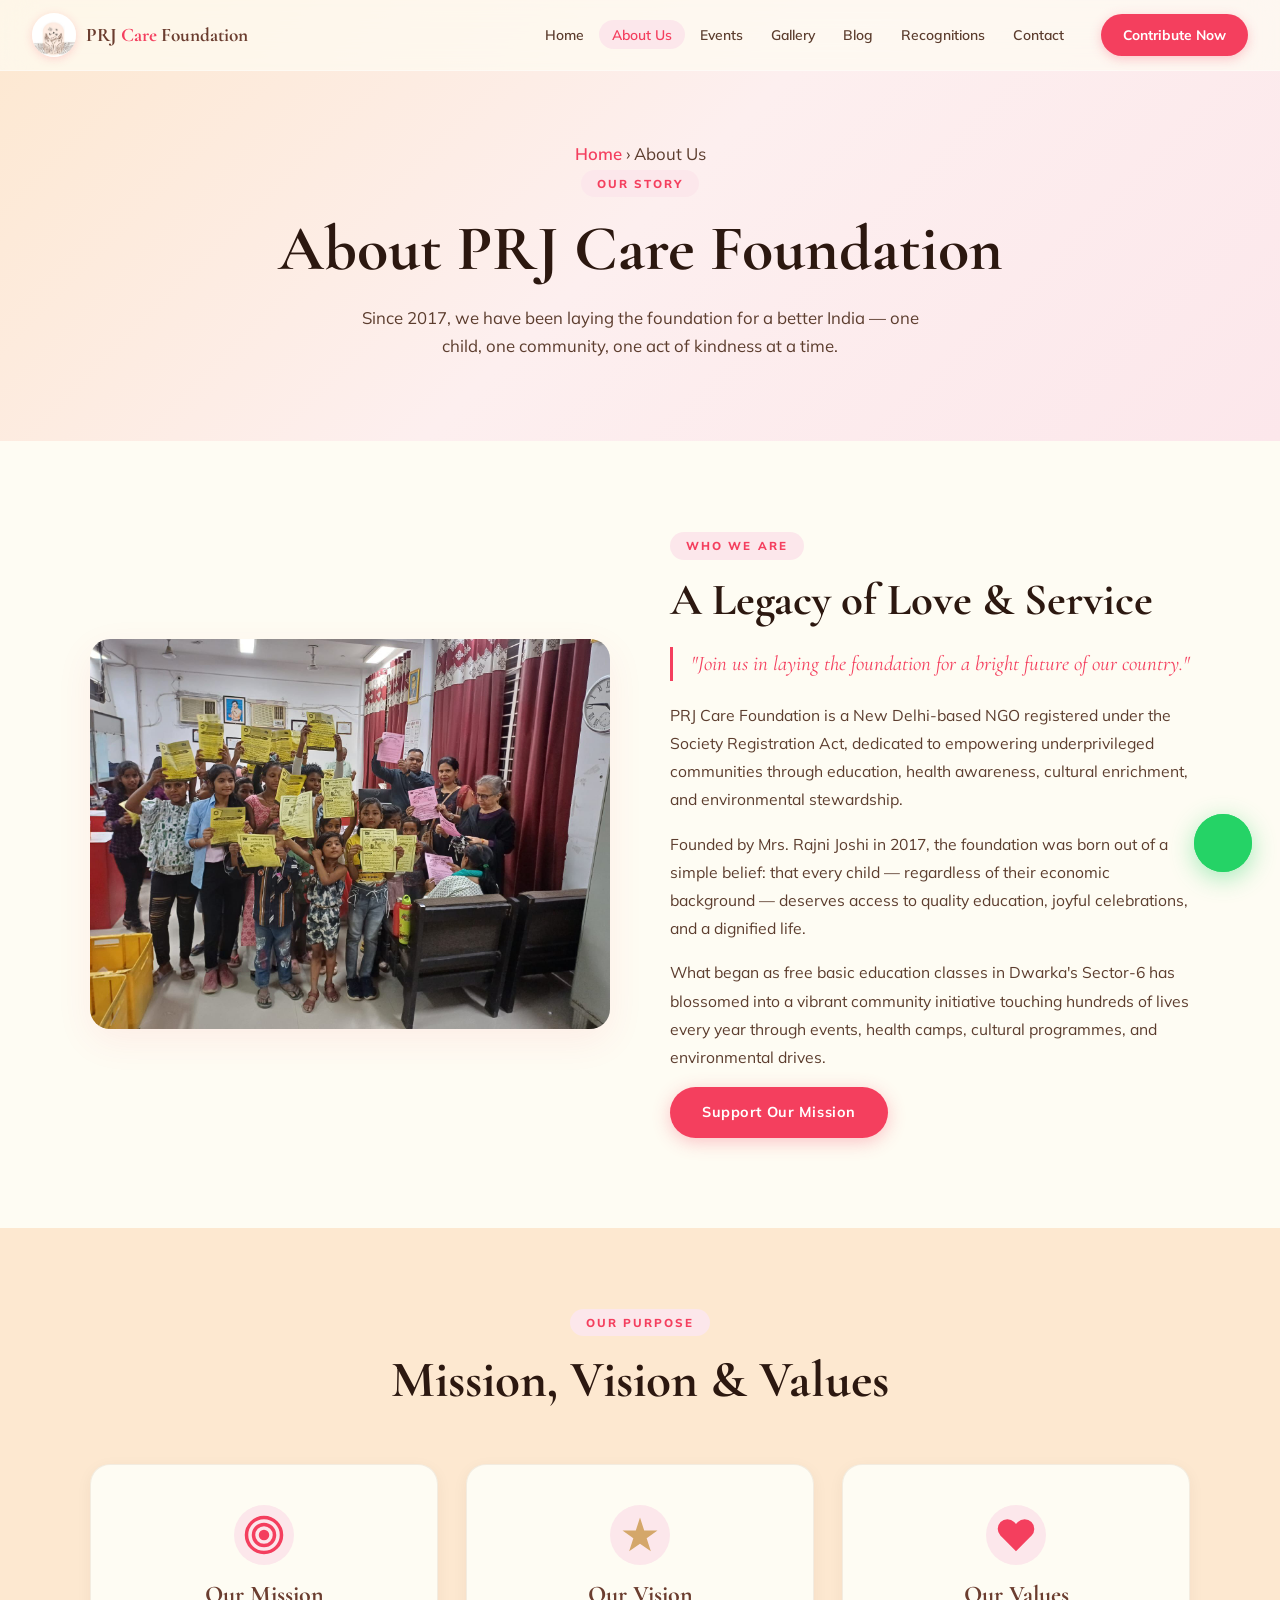
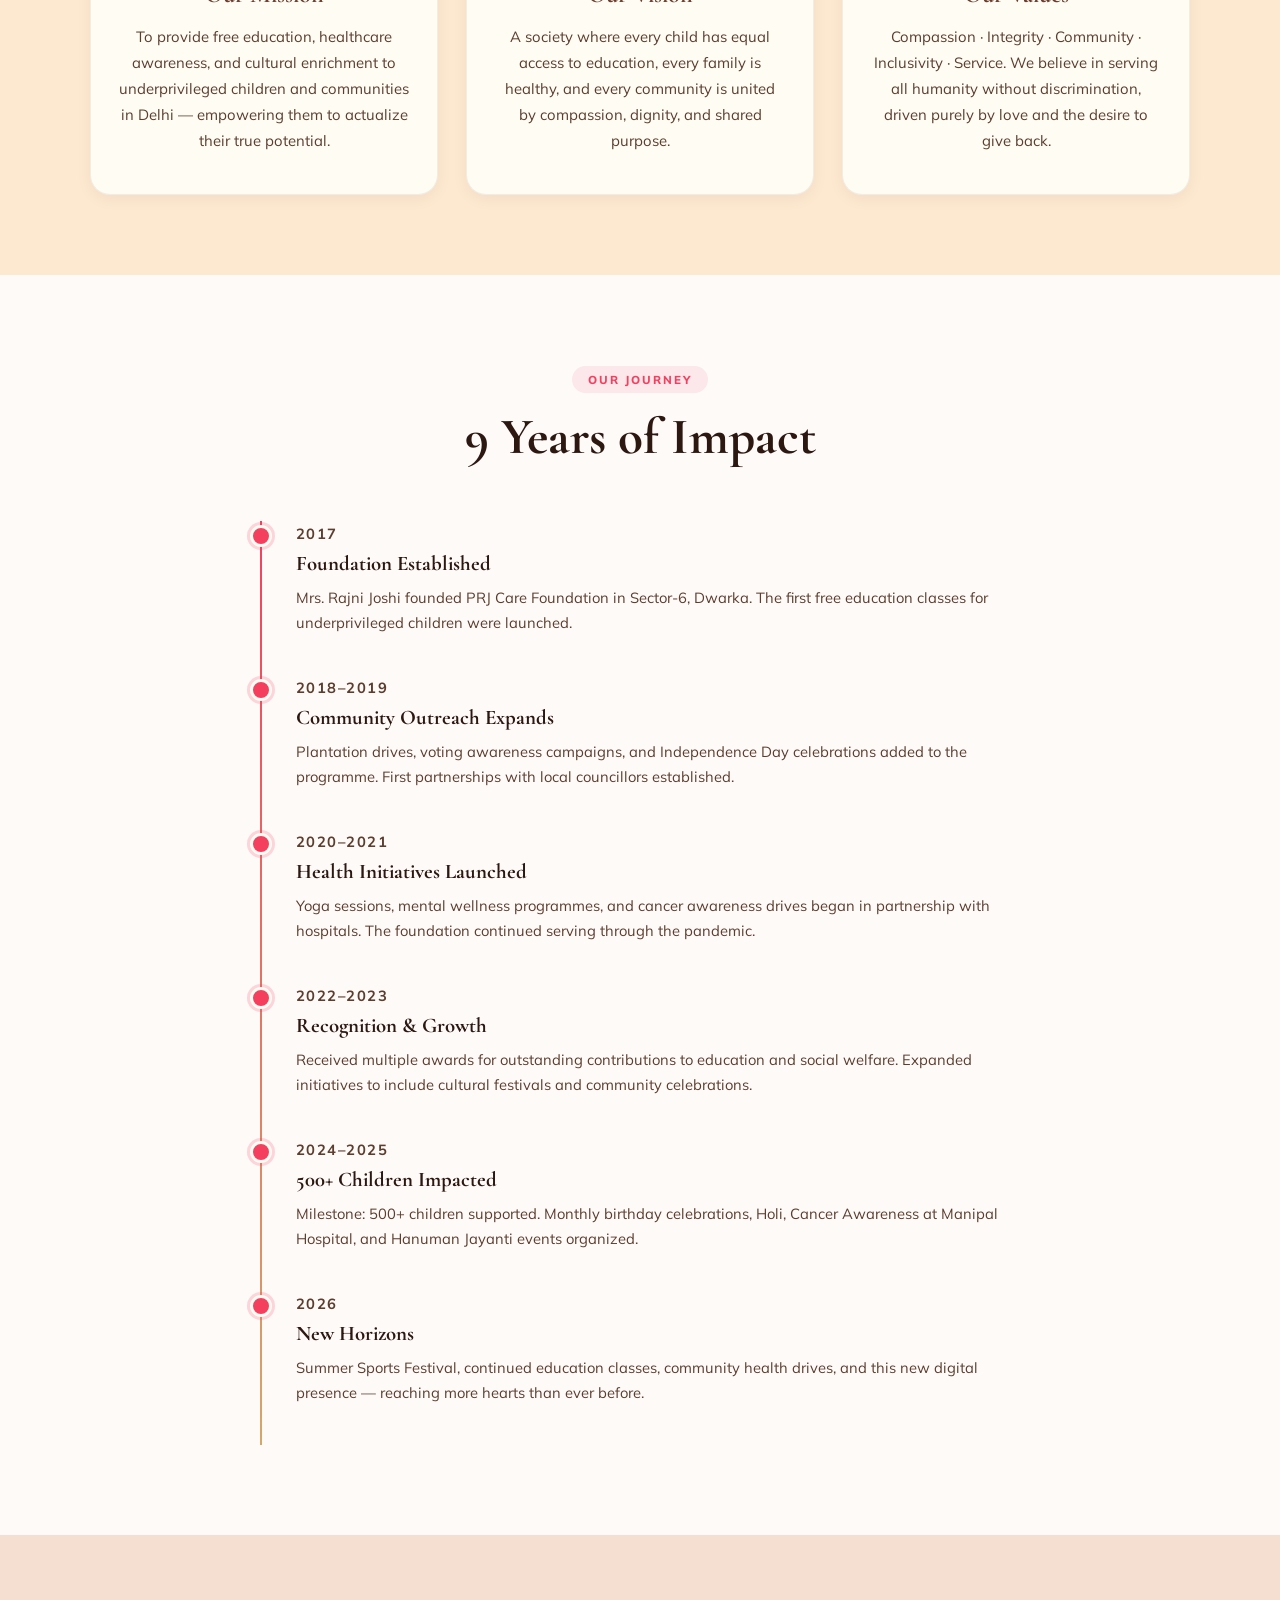
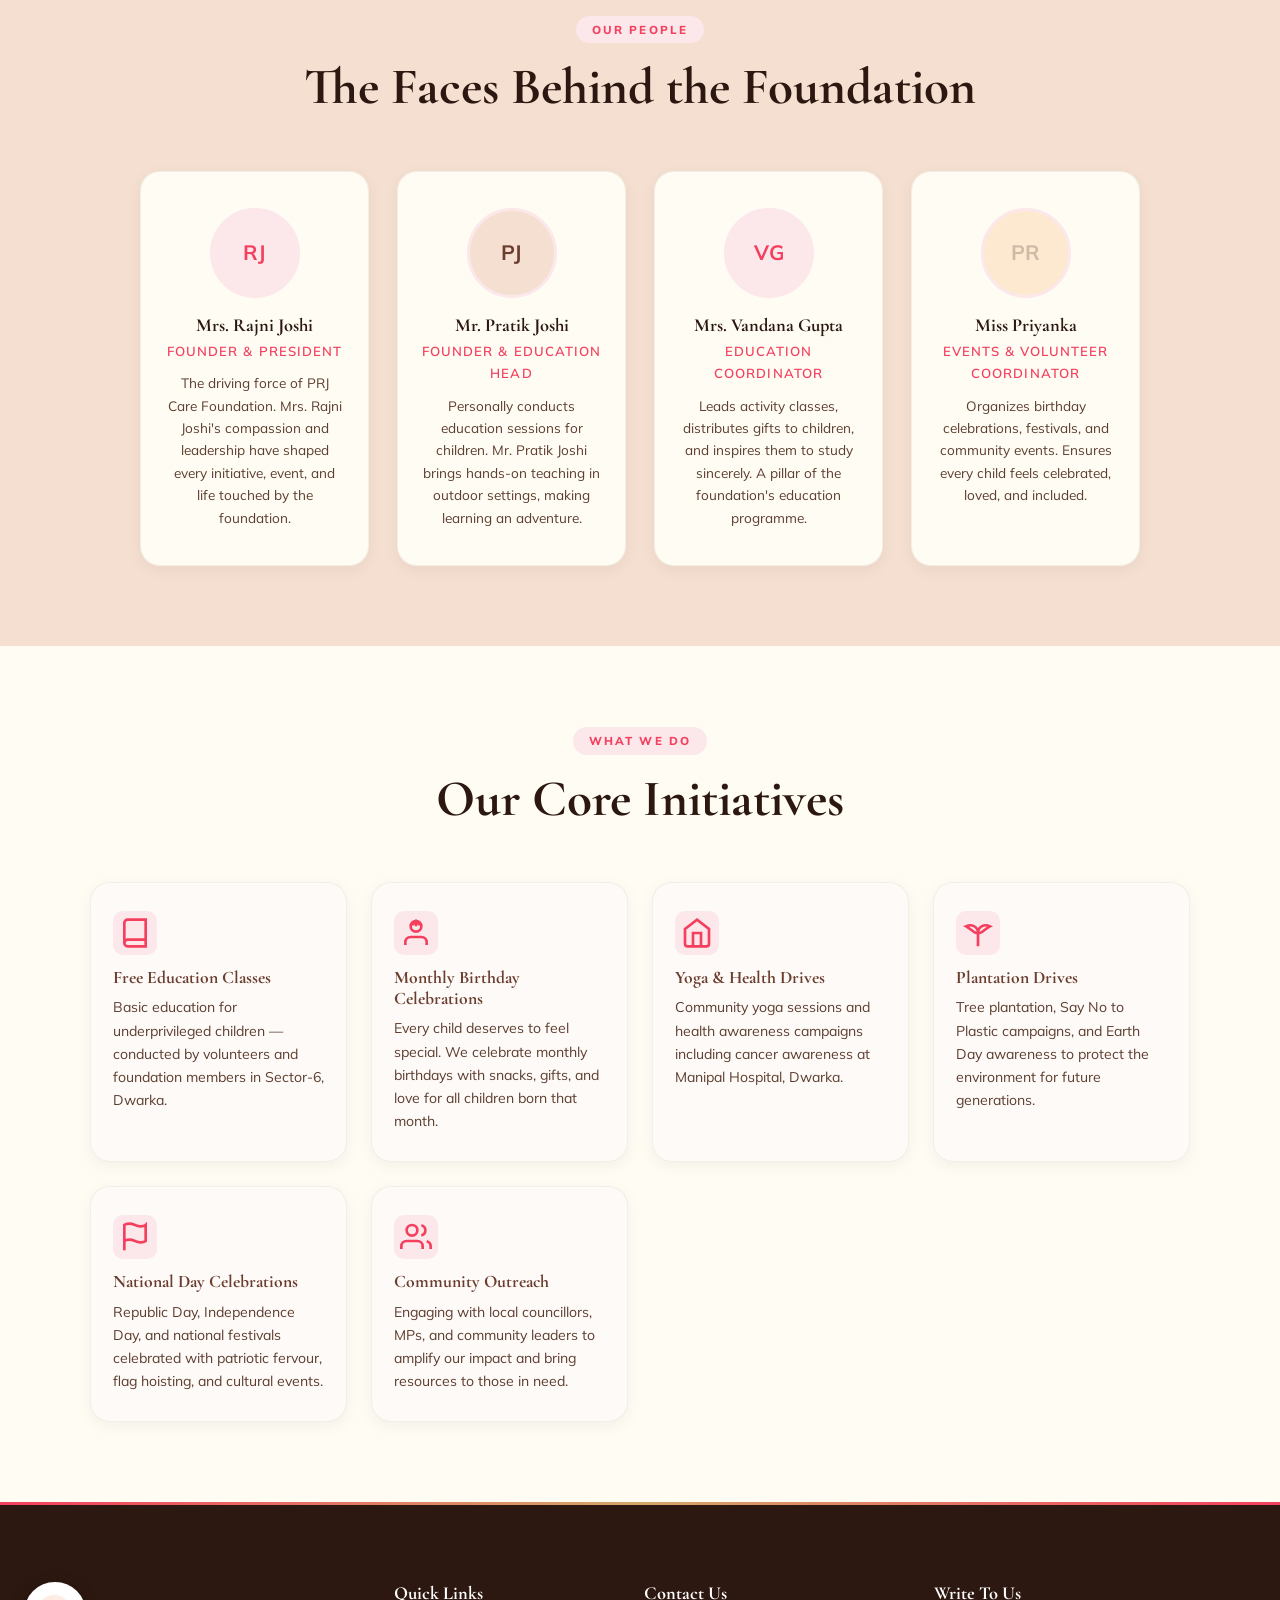
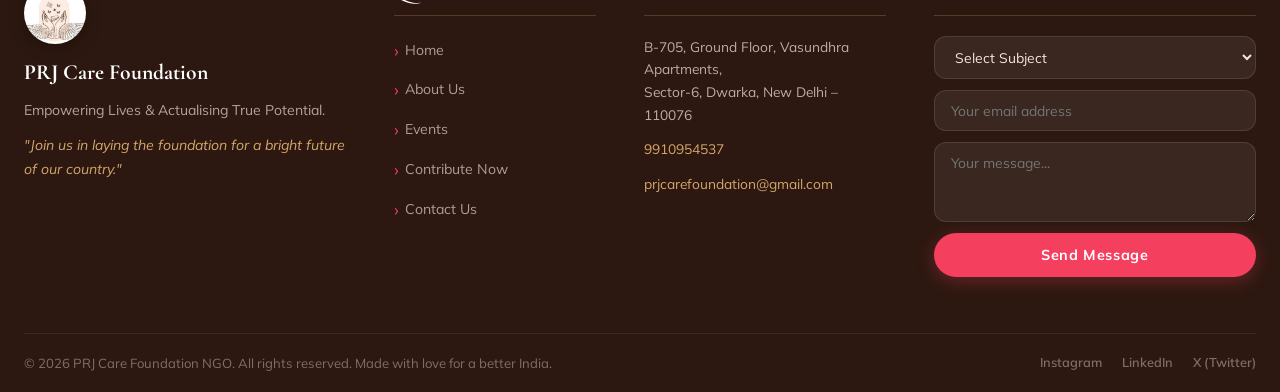
==== about.html @ 0a6e2a7f "🚀 Initial commit: PRJ Care Foundation v2 Website - Premium glassmorphism UI with warm peach/rose the" ====
<!DOCTYPE html>
<html lang="en">
<head>
  <meta charset="UTF-8" />
  <meta name="viewport" content="width=device-width, initial-scale=1.0" />
  <title>About Us | PRJ Care Foundation</title>
  <link rel="icon" href="images/logo/ngoLogo.jpg" type="image/jpeg" />
  <link rel="preconnect" href="https://fonts.googleapis.com" />
  <link rel="preconnect" href="https://fonts.gstatic.com" crossorigin />
  <link href="https://fonts.googleapis.com/css2?family=Cormorant+Garamond:ital,wght@0,300;0,400;0,600;0,700;1,400;1,600&family=Mulish:wght@300;400;500;600;700&family=Playfair+Display:ital,wght@0,400;0,700;1,400&display=swap" rel="stylesheet" />
  <link href="https://unpkg.com/aos@2.3.1/dist/aos.css" rel="stylesheet" />
  <link rel="stylesheet" href="css/main.css" />
  <style>
    .page-hero {
      padding:140px 24px 80px;
      background:linear-gradient(135deg,#fde8d0 0%,#fdefef 50%,#fce7eb 100%);
      text-align:center; position:relative; overflow:hidden;
    }
    .page-hero h1{font-size:clamp(2.6rem,6vw,4rem);font-weight:700;color:var(--text-dark);margin-bottom:16px;}
    .page-hero p{font-size:1.05rem;color:var(--text-mid);max-width:560px;margin:0 auto;}
    .page-breadcrumb{font-size:.82rem;color:var(--text-light);margin-bottom:16px;}
    .page-breadcrumb a{color:var(--rose);font-weight:600;}

    /* ── STORY SECTION ── */
    .story-section { padding:90px 24px; background:var(--cream); }
    .story-inner {
      max-width:1100px; margin:0 auto;
      display:grid; grid-template-columns:1fr 1fr; gap:60px; align-items:center;
    }
    .story-img img {
      width:100%; border-radius:var(--radius); box-shadow:var(--shadow-md);
      object-fit:cover; max-height:480px;
    }
    .story-text h2 {
      font-size:clamp(1.8rem,4vw,2.8rem); font-weight:700;
      color:var(--text-dark); margin-bottom:20px; line-height:1.2;
    }
    .story-text p { font-size:.98rem; color:var(--text-mid); line-height:1.8; margin-bottom:16px; }
    .story-text .highlight {
      font-family:'Cormorant Garamond',serif; font-size:1.3rem; font-style:italic;
      color:var(--rose); margin:20px 0; padding-left:18px;
      border-left:3px solid var(--rose); display:block; line-height:1.6;
    }

    /* ── MISSION VISION VALUES ── */
    .mvv-section { padding:80px 24px; background:var(--peach-light); }
    .mvv-grid {
      max-width:1100px; margin:0 auto;
      display:grid; grid-template-columns:repeat(3,1fr); gap:28px;
    }
    .mvv-card {
      background:var(--cream); border-radius:var(--radius); padding:40px 28px;
      text-align:center; border:1px solid rgba(205,187,167,.25);
      box-shadow:var(--shadow-sm);
    }
    .mvv-icon { font-size:2.8rem; margin-bottom:16px; display:block; }
    .mvv-icon-svg { margin:0 auto 16px; width:60px; height:60px; display:flex; align-items:center; justify-content:center; background:var(--rose-light); border-radius:50%; }
    .init-detail-icon { margin-bottom:14px; width:44px; height:44px; display:flex; align-items:center; justify-content:center; background:var(--rose-light); border-radius:10px; }
    .mvv-card h3 { font-size:1.5rem; font-weight:700; color:var(--deep-brown); margin-bottom:14px; }
    .mvv-card p { font-size:.93rem; color:var(--text-mid); line-height:1.75; }

    /* ── TIMELINE ── */
    .timeline-section { padding:90px 24px; background:var(--bg); }
    .timeline { max-width:800px; margin:0 auto; position:relative; }
    .timeline::before {
      content:''; position:absolute; left:20px; top:0; bottom:0;
      width:2px; background:linear-gradient(to bottom,var(--rose),var(--gold));
    }
    .timeline-item {
      padding:0 0 40px 56px; position:relative;
    }
    .timeline-dot {
      position:absolute; left:10px; top:4px;
      width:22px; height:22px; border-radius:50%;
      background:var(--rose); border:3px solid var(--cream);
      box-shadow:0 0 0 3px rgba(244,63,94,.2);
    }
    .timeline-year {
      font-size:.78rem; font-weight:700; text-transform:uppercase;
      letter-spacing:.1em; color:var(--rose); margin-bottom:6px;
    }
    .timeline-item h4 {
      font-family:'Cormorant Garamond',serif; font-size:1.3rem; font-weight:700;
      color:var(--text-dark); margin-bottom:8px;
    }
    .timeline-item p { font-size:.92rem; color:var(--text-mid); line-height:1.7; }

    /* ── TEAM ── */
    .team-section { padding:80px 24px; background:var(--peach-mid); }
    .team-grid {
      max-width:1000px; margin:0 auto;
      display:grid; grid-template-columns:repeat(auto-fit,minmax(200px,1fr)); gap:28px;
    }
    .team-card {
      background:var(--cream); border-radius:var(--radius); padding:36px 24px;
      text-align:center; box-shadow:var(--shadow-sm); border:1px solid rgba(205,187,167,.2);
      transition:transform var(--transition),box-shadow var(--transition);
    }
    .team-card:hover { transform:translateY(-6px); box-shadow:var(--shadow-md); }
    .team-avatar {
      width:90px; height:90px; border-radius:50%; background:var(--peach-light);
      margin:0 auto 16px; display:flex; align-items:center; justify-content:center;
      font-size:2.5rem; border:3px solid var(--rose-light);
    }
    .team-name { font-size:1.15rem; font-weight:700; color:var(--text-dark); margin-bottom:4px; }
    .team-role { font-size:.82rem; color:var(--rose); font-weight:600; text-transform:uppercase; letter-spacing:.08em; margin-bottom:10px; }
    .team-desc { font-size:.85rem; color:var(--text-mid); line-height:1.65; }

    /* ── INITIATIVES DETAIL ── */
    .initiatives-detail { padding:80px 24px; background:var(--cream); }
    .initiatives-detail-grid {
      max-width:1100px; margin:0 auto;
      display:grid; grid-template-columns:repeat(auto-fit,minmax(250px,1fr)); gap:24px;
    }
    .init-detail-card {
      background:var(--bg); border-radius:var(--radius); padding:28px 22px;
      border:1px solid rgba(205,187,167,.2); box-shadow:var(--shadow-sm);
      transition:transform var(--transition);
    }
    .init-detail-card:hover { transform:translateY(-4px); }
    .init-detail-icon { font-size:2.2rem; margin-bottom:12px; }
    .init-detail-card h4 { font-size:1.1rem; font-weight:700; color:var(--deep-brown); margin-bottom:8px; }
    .init-detail-card p { font-size:.88rem; color:var(--text-mid); line-height:1.65; }

    @media(max-width:768px) {
      .story-inner { grid-template-columns:1fr; gap:36px; }
      .mvv-grid { grid-template-columns:1fr; }
      .timeline::before { left:14px; }
      .timeline-item { padding-left:44px; }
      .timeline-dot { left:4px; }
    }
  </style>
</head>
<body>

<!-- NAV -->
<nav class="navbar" id="navbar">
  <div class="nav-container">
    <a href="index.html" class="nav-logo">
      <img src="images/logo/ngoLogo.jpg" alt="PRJ Care Foundation Logo" />
      <span class="nav-logo-text">PRJ <span>Care</span> Foundation</span>
    </a>
    <ul class="nav-links" id="navLinks">
      <li><a href="index.html">Home</a></li>
      <li><a href="about.html" class="active">About Us</a></li>
      <li><a href="events.html">Events</a></li>
      <li><a href="gallery.html">Gallery</a></li>
      <li><a href="blog.html">Blog</a></li>
      <li><a href="recognitions.html">Recognitions</a></li>
      <li><a href="contact.html">Contact</a></li>
    </ul>
    <a href="contribute.html" class="nav-cta">Contribute Now</a>
    <button class="hamburger" id="hamburger"><span></span><span></span><span></span></button>
  </div>
</nav>

<!-- PAGE HERO -->
<section class="page-hero">
  <div class="page-hero-content" data-aos="fade-up">
    <p class="page-breadcrumb"><a href="index.html">Home</a> › About Us</p>
    <span class="section-tag">Our Story</span>
    <h1>About PRJ Care Foundation</h1>
    <p>Since 2017, we have been laying the foundation for a better India — one child, one community, one act of kindness at a time.</p>
  </div>
</section>

<!-- STORY -->
<section class="story-section">
  <div class="story-inner">
    <div class="story-img" data-aos="fade-right">
      <img src="images/slides/a3.jpg" alt="PRJ Care Foundation Story" />
    </div>
    <div class="story-text" data-aos="fade-left">
      <span class="section-tag">Who We Are</span>
      <h2>A Legacy of Love & Service</h2>
      <span class="highlight">"Join us in laying the foundation for a bright future of our country."</span>
      <p>PRJ Care Foundation is a New Delhi-based NGO registered under the Society Registration Act, dedicated to empowering underprivileged communities through education, health awareness, cultural enrichment, and environmental stewardship.</p>
      <p>Founded by Mrs. Rajni Joshi in 2017, the foundation was born out of a simple belief: that every child — regardless of their economic background — deserves access to quality education, joyful celebrations, and a dignified life.</p>
      <p>What began as free basic education classes in Dwarka's Sector-6 has blossomed into a vibrant community initiative touching hundreds of lives every year through events, health camps, cultural programmes, and environmental drives.</p>
      <a href="contribute.html" class="btn-primary">Support Our Mission</a>
    </div>
  </div>
</section>

<!-- MISSION VISION VALUES -->
<section class="mvv-section">
  <div class="section-header" data-aos="fade-up">
    <span class="section-tag">Our Purpose</span>
    <h2 class="section-title">Mission, Vision & Values</h2>
  </div>
  <div class="mvv-grid">
    <div class="mvv-card" data-aos="fade-up" data-aos-delay="0">
      <div class="mvv-icon-svg"><svg viewBox="0 0 24 24" fill="none" stroke="var(--rose)" stroke-width="2" width="42" height="42"><circle cx="12" cy="12" r="10"/><circle cx="12" cy="12" r="6"/><circle cx="12" cy="12" r="2" fill="var(--rose)"/></svg></div>
      <h3>Our Mission</h3>
      <p>To provide free education, healthcare awareness, and cultural enrichment to underprivileged children and communities in Delhi — empowering them to actualize their true potential.</p>
    </div>
    <div class="mvv-card" data-aos="fade-up" data-aos-delay="100">
      <div class="mvv-icon-svg"><svg viewBox="0 0 24 24" fill="var(--gold)" width="42" height="42"><path d="M12 2l2.4 7.4H22l-6.2 4.5 2.4 7.4L12 17 5.8 21.3l2.4-7.4L2 9.4h7.6z"/></svg></div>
      <h3>Our Vision</h3>
      <p>A society where every child has equal access to education, every family is healthy, and every community is united by compassion, dignity, and shared purpose.</p>
    </div>
    <div class="mvv-card" data-aos="fade-up" data-aos-delay="200">
      <div class="mvv-icon-svg"><svg viewBox="0 0 24 24" fill="var(--rose)" width="42" height="42"><path d="M20.84 4.61a5.5 5.5 0 0 0-7.78 0L12 5.67l-1.06-1.06a5.5 5.5 0 0 0-7.78 7.78l1.06 1.06L12 21.23l7.78-7.78 1.06-1.06a5.5 5.5 0 0 0 0-7.78z"/></svg></div>
      <h3>Our Values</h3>
      <p>Compassion · Integrity · Community · Inclusivity · Service. We believe in serving all humanity without discrimination, driven purely by love and the desire to give back.</p>
    </div>
  </div>
</section>

<!-- JOURNEY TIMELINE -->
<section class="timeline-section">
  <div class="section-header" data-aos="fade-up">
    <span class="section-tag">Our Journey</span>
    <h2 class="section-title">9 Years of Impact</h2>
  </div>
  <div class="timeline">
    <div class="timeline-item" data-aos="fade-up">
      <div class="timeline-dot"></div>
      <p class="timeline-year">2017</p>
      <h4>Foundation Established</h4>
      <p>Mrs. Rajni Joshi founded PRJ Care Foundation in Sector-6, Dwarka. The first free education classes for underprivileged children were launched.</p>
    </div>
    <div class="timeline-item" data-aos="fade-up" data-aos-delay="80">
      <div class="timeline-dot"></div>
      <p class="timeline-year">2018–2019</p>
      <h4>Community Outreach Expands</h4>
      <p>Plantation drives, voting awareness campaigns, and Independence Day celebrations added to the programme. First partnerships with local councillors established.</p>
    </div>
    <div class="timeline-item" data-aos="fade-up" data-aos-delay="160">
      <div class="timeline-dot"></div>
      <p class="timeline-year">2020–2021</p>
      <h4>Health Initiatives Launched</h4>
      <p>Yoga sessions, mental wellness programmes, and cancer awareness drives began in partnership with hospitals. The foundation continued serving through the pandemic.</p>
    </div>
    <div class="timeline-item" data-aos="fade-up" data-aos-delay="240">
      <div class="timeline-dot"></div>
      <p class="timeline-year">2022–2023</p>
      <h4>Recognition & Growth</h4>
      <p>Received multiple awards for outstanding contributions to education and social welfare. Expanded initiatives to include cultural festivals and community celebrations.</p>
    </div>
    <div class="timeline-item" data-aos="fade-up" data-aos-delay="320">
      <div class="timeline-dot"></div>
      <p class="timeline-year">2024–2025</p>
      <h4>500+ Children Impacted</h4>
      <p>Milestone: 500+ children supported. Monthly birthday celebrations, Holi, Cancer Awareness at Manipal Hospital, and Hanuman Jayanti events organized.</p>
    </div>
    <div class="timeline-item" data-aos="fade-up" data-aos-delay="400">
      <div class="timeline-dot"></div>
      <p class="timeline-year">2026</p>
      <h4>New Horizons</h4>
      <p>Summer Sports Festival, continued education classes, community health drives, and this new digital presence — reaching more hearts than ever before.</p>
    </div>
  </div>
</section>

<!-- TEAM -->
<section class="team-section">
  <div class="section-header" data-aos="fade-up">
    <span class="section-tag">Our People</span>
    <h2 class="section-title">The Faces Behind the Foundation</h2>
  </div>
  <div class="team-grid">
    <div class="team-card" data-aos="fade-up" data-aos-delay="0">
      <div class="team-avatar" style="background:var(--rose-light);color:var(--rose);font-size:1.3rem;font-weight:700;font-family:'Mulish',sans-serif;">RJ</div>
      <h3 class="team-name">Mrs. Rajni Joshi</h3>
      <p class="team-role">Founder & President</p>
      <p class="team-desc">The driving force of PRJ Care Foundation. Mrs. Rajni Joshi's compassion and leadership have shaped every initiative, event, and life touched by the foundation.</p>
    </div>
    <div class="team-card" data-aos="fade-up" data-aos-delay="100">
      <div class="team-avatar" style="background:var(--peach-mid);color:var(--deep-brown);font-size:1.3rem;font-weight:700;font-family:'Mulish',sans-serif;">PJ</div>
      <h3 class="team-name">Mr. Pratik Joshi</h3>
      <p class="team-role">Founder & Education Head</p>
      <p class="team-desc">Personally conducts education sessions for children. Mr. Pratik Joshi brings hands-on teaching in outdoor settings, making learning an adventure.</p>
    </div>
    <div class="team-card" data-aos="fade-up" data-aos-delay="200">
      <div class="team-avatar" style="background:#fce7eb;color:var(--rose);font-size:1.3rem;font-weight:700;font-family:'Mulish',sans-serif;">VG</div>
      <h3 class="team-name">Mrs. Vandana Gupta</h3>
      <p class="team-role">Education Coordinator</p>
      <p class="team-desc">Leads activity classes, distributes gifts to children, and inspires them to study sincerely. A pillar of the foundation's education programme.</p>
    </div>
    <div class="team-card" data-aos="fade-up" data-aos-delay="300">
      <div class="team-avatar" style="background:var(--peach-light);color:var(--warm-brown);font-size:1.3rem;font-weight:700;font-family:'Mulish',sans-serif;">PR</div>
      <h3 class="team-name">Miss Priyanka</h3>
      <p class="team-role">Events & Volunteer Coordinator</p>
      <p class="team-desc">Organizes birthday celebrations, festivals, and community events. Ensures every child feels celebrated, loved, and included.</p>
    </div>
  </div>
</section>

<!-- INITIATIVES -->
<section class="initiatives-detail">
  <div class="section-header" data-aos="fade-up">
    <span class="section-tag">What We Do</span>
    <h2 class="section-title">Our Core Initiatives</h2>
  </div>
  <div class="initiatives-detail-grid">
    <div class="init-detail-card" data-aos="fade-up" data-aos-delay="0">
      <div class="init-detail-icon"><svg viewBox="0 0 24 24" fill="none" stroke="var(--rose)" stroke-width="2" width="32" height="32"><path d="M4 19.5A2.5 2.5 0 0 1 6.5 17H20"/><path d="M6.5 2H20v20H6.5A2.5 2.5 0 0 1 4 19.5v-15A2.5 2.5 0 0 1 6.5 2z"/></svg></div>
      <h4>Free Education Classes</h4>
      <p>Basic education for underprivileged children — conducted by volunteers and foundation members in Sector-6, Dwarka.</p>
    </div>
    <div class="init-detail-card" data-aos="fade-up" data-aos-delay="80">
      <div class="init-detail-icon"><svg viewBox="0 0 24 24" fill="none" stroke="var(--rose)" stroke-width="2" width="32" height="32"><path d="M20 21v-2a4 4 0 0 0-4-4H8a4 4 0 0 0-4 4v2"/><circle cx="12" cy="7" r="4"/><path d="M12 3v4M9 6l3-3 3 3"/></svg></div>
      <h4>Monthly Birthday Celebrations</h4>
      <p>Every child deserves to feel special. We celebrate monthly birthdays with snacks, gifts, and love for all children born that month.</p>
    </div>
    <div class="init-detail-card" data-aos="fade-up" data-aos-delay="160">
      <div class="init-detail-icon"><svg viewBox="0 0 24 24" fill="none" stroke="var(--rose)" stroke-width="2" width="32" height="32"><path d="M3 9l9-7 9 7v11a2 2 0 0 1-2 2H5a2 2 0 0 1-2-2z"/><polyline points="9 22 9 12 15 12 15 22"/></svg></div>
      <h4>Yoga & Health Drives</h4>
      <p>Community yoga sessions and health awareness campaigns including cancer awareness at Manipal Hospital, Dwarka.</p>
    </div>
    <div class="init-detail-card" data-aos="fade-up" data-aos-delay="240">
      <div class="init-detail-icon"><svg viewBox="0 0 24 24" fill="none" stroke="var(--rose)" stroke-width="2" width="32" height="32"><path d="M12 22V12M12 12C12 7 7 5 3 7c4 2 7 6 9 5M12 12c0-5 5-7 9-5-4 2-7 6-9 5"/></svg></div>
      <h4>Plantation Drives</h4>
      <p>Tree plantation, Say No to Plastic campaigns, and Earth Day awareness to protect the environment for future generations.</p>
    </div>
    <div class="init-detail-card" data-aos="fade-up" data-aos-delay="320">
      <div class="init-detail-icon"><svg viewBox="0 0 24 24" fill="none" stroke="var(--rose)" stroke-width="2" width="32" height="32"><path d="M4 15s1-1 4-1 5 2 8 2 4-1 4-1V3s-1 1-4 1-5-2-8-2-4 1-4 1z"/><line x1="4" y1="22" x2="4" y2="15"/></svg></div>
      <h4>National Day Celebrations</h4>
      <p>Republic Day, Independence Day, and national festivals celebrated with patriotic fervour, flag hoisting, and cultural events.</p>
    </div>
    <div class="init-detail-card" data-aos="fade-up" data-aos-delay="400">
      <div class="init-detail-icon"><svg viewBox="0 0 24 24" fill="none" stroke="var(--rose)" stroke-width="2" width="32" height="32"><path d="M17 21v-2a4 4 0 0 0-4-4H5a4 4 0 0 0-4 4v2"/><circle cx="9" cy="7" r="4"/><path d="M23 21v-2a4 4 0 0 0-3-3.87M16 3.13a4 4 0 0 1 0 7.75"/></svg></div>
      <h4>Community Outreach</h4>
      <p>Engaging with local councillors, MPs, and community leaders to amplify our impact and bring resources to those in need.</p>
    </div>
  </div>
</section>

<!-- FOOTER -->
<footer class="footer">
  <div class="footer-container">
    <div class="footer-brand">
      <img src="images/logo/ngoLogo.jpg" alt="PRJ Care Foundation" class="footer-logo" />
      <h3>PRJ Care Foundation</h3>
      <p>Empowering Lives & Actualising True Potential.</p>
      <p class="footer-tagline"><em>"Join us in laying the foundation for a bright future of our country."</em></p>
    </div>
    <div class="footer-links">
      <h4>Quick Links</h4>
      <ul>
        <li><a href="index.html">Home</a></li>
        <li><a href="about.html">About Us</a></li>
        <li><a href="events.html">Events</a></li>
        <li><a href="contribute.html">Contribute Now</a></li>
        <li><a href="contact.html">Contact Us</a></li>
      </ul>
    </div>
    <div class="footer-contact">
      <h4>Contact Us</h4>
      <p>B-705, Ground Floor, Vasundhra Apartments,<br/>Sector-6, Dwarka, New Delhi – 110076</p>
      <p><a href="tel:9910954537">9910954537</a></p>
      <p><a href="mailto:prjcarefoundation@gmail.com">prjcarefoundation@gmail.com</a></p>
    </div>
    <div class="footer-newsletter">
      <h4>Write To Us</h4>
      <form class="footer-form" id="footerForm">
        <select class="footer-input"><option value="" disabled selected>Select Subject</option><option>Volunteer</option><option>Donate</option><option>Others</option></select>
        <input type="email" placeholder="Your email address" class="footer-input" required />
        <textarea placeholder="Your message..." class="footer-input footer-textarea" rows="3"></textarea>
        <button type="submit" class="btn-primary">Send Message</button>
      </form>
    </div>
  </div>
  <div class="footer-bottom">
    <p>© 2026 PRJ Care Foundation NGO. All rights reserved. Made with love for a better India.</p>
    <div class="footer-social-mini">
      <a href="https://www.instagram.com/prjcarefoundation/" target="_blank">Instagram</a>
      <a href="https://www.linkedin.com/company/prj-care-foundation/" target="_blank">LinkedIn</a>
      <a href="https://x.com/Prjcare14" target="_blank">X (Twitter)</a>
    </div>
  </div>
</footer>

<!-- WHATSAPP FAB -->
<a href="https://wa.me/919910954537?text=Hello%20PRJ%20Care%20Foundation!" target="_blank" class="whatsapp-fab" aria-label="Chat on WhatsApp">
  <div class="whatsapp-pulse"></div>
  <svg viewBox="0 0 24 24" fill="white" width="30" height="30"><path d="M17.472 14.382c-.297-.149-1.758-.867-2.03-.967-.273-.099-.471-.148-.67.15-.197.297-.767.966-.94 1.164-.173.199-.347.223-.644.075-.297-.15-1.255-.463-2.39-1.475-.883-.788-1.48-1.761-1.653-2.059-.173-.297-.018-.458.13-.606.134-.133.298-.347.446-.52.149-.174.198-.298.298-.497.099-.198.05-.371-.025-.52-.075-.149-.669-1.612-.916-2.207-.242-.579-.487-.5-.669-.51-.173-.008-.371-.01-.57-.01-.198 0-.52.074-.792.372-.272.297-1.04 1.016-1.04 2.479 0 1.462 1.065 2.875 1.213 3.074.149.198 2.096 3.2 5.077 4.487.709.306 1.262.489 1.694.625.712.227 1.36.195 1.871.118.571-.085 1.758-.719 2.006-1.413.248-.694.248-1.289.173-1.413-.074-.124-.272-.198-.57-.347m-5.421 7.403h-.004a9.87 9.87 0 01-5.031-1.378l-.361-.214-3.741.982.998-3.648-.235-.374a9.86 9.86 0 01-1.51-5.26c.001-5.45 4.436-9.884 9.888-9.884 2.64 0 5.122 1.03 6.988 2.898a9.825 9.825 0 012.893 6.994c-.003 5.45-4.437 9.884-9.885 9.884m8.413-18.297A11.815 11.815 0 0012.05 0C5.495 0 .16 5.335.157 11.892c0 2.096.547 4.142 1.588 5.945L.057 24l6.305-1.654a11.882 11.882 0 005.683 1.448h.005c6.554 0 11.89-5.335 11.893-11.893a11.821 11.821 0 00-3.48-8.413z"/></svg>
  <span class="whatsapp-tooltip">Chat with us!</span>
</a>

<script src="https://unpkg.com/aos@2.3.1/dist/aos.js"></script>
<script>
AOS.init({duration:650,once:true,offset:50});
const navbar=document.getElementById('navbar');
window.addEventListener('scroll',()=>navbar.classList.toggle('scrolled',window.scrollY>30),{passive:true});
const hamburger=document.getElementById('hamburger'),navLinks=document.getElementById('navLinks');
hamburger.addEventListener('click',()=>{hamburger.classList.toggle('active');navLinks.classList.toggle('open');});
document.getElementById('footerForm').addEventListener('submit',e=>{
  e.preventDefault();const btn=e.target.querySelector('button');
  btn.textContent='✓ Sent!';btn.style.background='#2d6a4f';
  setTimeout(()=>{btn.textContent='Send Message';btn.style.background='';e.target.reset();},3000);
});
</script>
</body>
</html>
---- css/main.css ----
/* ============================================================
   PRJ CARE FOUNDATION — V2 Stylesheet
   Theme: Warm Peach · Elegant Rose · Soft Cream
   ============================================================ */

/* ─── CSS CUSTOM PROPERTIES ─── */
:root {
  --bg:           #fefaf8;
  --cream:        #fefcf3;
  --peach-light:  #fde8d0;
  --peach-mid:    #f4dfd1;
  --rose:         #f43f5e;
  --rose-hover:   #e11d48;
  --rose-light:   #fce7eb;
  --warm-brown:   #cdbba7;
  --deep-brown:   #6b3d2f;
  --tan:          #d4a76a;
  --gold:         #d4a76a;
  --footer-bg:    #2c1810;
  --footer-text:  #f5e6d8;
  --text-dark:    #2c1810;
  --text-mid:     #5c3d2e;
  --text-light:   #9b7365;
  --whatsapp:     #25d366;
  
  /* Upgraded Shadows & Glassmorphism Tokens */
  --shadow-sm:    0 4px 16px rgba(60,20,10,.05);
  --shadow-md:    0 12px 36px rgba(244,63,94,.08);
  --shadow-lg:    0 24px 64px rgba(244,63,94,.12);
  --glass-bg:     rgba(255, 255, 255, 0.65);
  --glass-border: 1px solid rgba(255, 255, 255, 0.4);
  --blur:         blur(16px);
  
  --radius:       20px;
  --radius-sm:    12px;
  --radius-pill:  50px;
  --transition:   0.4s cubic-bezier(0.2, 0.8, 0.2, 1);
}

/* ─── RESET & BASE ─── */
*, *::before, *::after { box-sizing: border-box; margin: 0; padding: 0; }
html { scroll-behavior: smooth; font-size: 16px; }
body {
  font-family: 'Mulish', sans-serif;
  background: var(--bg);
  color: var(--text-dark);
  overflow-x: hidden;
  line-height: 1.7;
}
img { max-width: 100%; display: block; }
a { text-decoration: none; color: inherit; }
ul { list-style: none; }
button { cursor: pointer; border: none; background: none; font-family: inherit; }

/* ─── TYPOGRAPHY ─── */
h1, h2, h3, h4 { font-family: 'Cormorant Garamond', serif; line-height: 1.2; }
.section-tag {
  display: inline-block;
  font-family: 'Mulish', sans-serif;
  font-size: 0.72rem;
  font-weight: 800;
  letter-spacing: 0.18em;
  text-transform: uppercase;
  color: var(--rose);
  background: var(--rose-light);
  padding: 4px 16px;
  border-radius: var(--radius-pill);
  margin-bottom: 14px;
}
.section-title {
  font-size: clamp(2rem, 5vw, 3.2rem);
  font-weight: 700;
  color: var(--text-dark);
  margin-bottom: 14px;
}
.section-sub {
  font-size: 1rem;
  color: var(--text-mid);
  max-width: 580px;
  margin: 0 auto;
}
.section-header { text-align: center; margin-bottom: 52px; }

/* ─── CSS BLOB DECORATORS (replace emoji butterflies) ─── */
.blob {
  position: absolute;
  border-radius: 50%;
  pointer-events: none;
  filter: blur(60px);
  opacity: 0.45;
  animation: blob-drift 12s ease-in-out infinite;
}
.blob-rose   { background: rgba(244,63,94,.18); }
.blob-peach  { background: rgba(212,167,106,.20); }
.blob-cream  { background: rgba(253,232,208,.45); }

@keyframes blob-drift {
  0%, 100% { transform: translate(0,0) scale(1); }
  33%       { transform: translate(20px,-15px) scale(1.06); }
  66%       { transform: translate(-12px, 10px) scale(0.96); }
}

/* ─── BUTTONS ─── */
.btn-primary {
  display: inline-block;
  background: var(--rose);
  color: #fff;
  padding: 13px 32px;
  border-radius: var(--radius-pill);
  font-weight: 700;
  font-size: 0.9rem;
  letter-spacing: 0.04em;
  transition: background var(--transition), transform var(--transition), box-shadow var(--transition);
  box-shadow: 0 4px 18px rgba(244,63,94,.3);
}
.btn-primary:hover { background: var(--rose-hover); transform: translateY(-2px); box-shadow: 0 8px 28px rgba(244,63,94,.4); }

.btn-outline {
  display: inline-block;
  border: 2px solid rgba(255,255,255,.85);
  color: #fff;
  padding: 12px 30px;
  border-radius: var(--radius-pill);
  font-weight: 700;
  font-size: 0.9rem;
  transition: background var(--transition);
  background: rgba(255,255,255,.12);
}
.btn-outline:hover { background: rgba(255,255,255,.25); }

.btn-outline-dark {
  display: inline-block;
  border: 2px solid var(--rose);
  color: var(--rose);
  padding: 12px 28px;
  border-radius: var(--radius-pill);
  font-weight: 700;
  font-size: 0.88rem;
  transition: background var(--transition), color var(--transition);
}
.btn-outline-dark:hover { background: var(--rose); color: #fff; }

.btn-white {
  display: inline-block;
  background: #fff;
  color: var(--rose);
  padding: 13px 32px;
  border-radius: var(--radius-pill);
  font-weight: 700;
  font-size: 0.9rem;
  transition: transform var(--transition), box-shadow var(--transition);
  box-shadow: 0 4px 18px rgba(0,0,0,.18);
}
.btn-white:hover { transform: translateY(-2px); box-shadow: 0 8px 28px rgba(0,0,0,.25); }

.btn-whatsapp {
  display: inline-flex;
  align-items: center;
  gap: 8px;
  background: var(--whatsapp);
  color: #fff;
  padding: 13px 28px;
  border-radius: var(--radius-pill);
  font-weight: 700;
  font-size: 0.9rem;
  transition: transform var(--transition), box-shadow var(--transition);
  box-shadow: 0 4px 18px rgba(37,211,102,.3);
}
.btn-whatsapp:hover { transform: translateY(-2px); box-shadow: 0 8px 28px rgba(37,211,102,.5); }

/* ============================================================
   NAVIGATION
   ============================================================ */
.navbar {
  position: fixed;
  top: 0; left: 0; right: 0;
  z-index: 1000;
  background: rgba(254,252,243,0.7);
  backdrop-filter: var(--blur);
  -webkit-backdrop-filter: var(--blur);
  border-bottom: var(--glass-border);
  transition: box-shadow var(--transition), background var(--transition);
}
.navbar.scrolled {
  box-shadow: 0 4px 20px rgba(60,20,10,.1);
  background: rgba(254,252,243,.98);
}
.nav-container {
  max-width: 1280px;
  margin: 0 auto;
  padding: 0 32px;
  height: 70px;
  display: flex;
  align-items: center;
  gap: 24px;
}
.nav-logo { display: flex; align-items: center; gap: 10px; flex-shrink: 0; }
.nav-logo img {
  width: 44px; height: 44px;
  border-radius: 50%; object-fit: cover;
  box-shadow: 0 2px 10px rgba(244,63,94,.2);
}
.nav-logo-text {
  font-family: 'Cormorant Garamond', serif;
  font-size: 1.2rem; font-weight: 700; color: var(--deep-brown);
}
.nav-logo-text span { color: var(--rose); }

.nav-links {
  display: flex; align-items: center; gap: 2px; margin-left: auto;
}
.nav-links a {
  font-size: 0.87rem; font-weight: 600; color: var(--text-mid);
  padding: 6px 13px; border-radius: var(--radius-pill);
  transition: color var(--transition), background var(--transition);
}
.nav-links a:hover, .nav-links a.active { color: var(--rose); background: var(--rose-light); }

.nav-cta {
  flex-shrink: 0; font-size: 0.86rem; font-weight: 700;
  background: var(--rose); color: #fff;
  padding: 9px 22px; border-radius: var(--radius-pill);
  transition: background var(--transition), transform var(--transition);
  box-shadow: 0 3px 12px rgba(244,63,94,.28);
  white-space: nowrap;
}
.nav-cta:hover { background: var(--rose-hover); transform: translateY(-1px); }

.hamburger {
  display: none; flex-direction: column; justify-content: center; align-items: center;
  gap: 5px; width: 40px; height: 40px; margin-left: auto;
}
.hamburger span {
  display: block; width: 24px; height: 2.5px;
  background: var(--rose); border-radius: 2px;
  transition: transform var(--transition), opacity var(--transition);
}
.hamburger.active span:nth-child(1) { transform: translateY(7.5px) rotate(45deg); }
.hamburger.active span:nth-child(2) { opacity: 0; }
.hamburger.active span:nth-child(3) { transform: translateY(-7.5px) rotate(-45deg); }

/* ============================================================
   HERO
   ============================================================ */
.hero {
  position: relative;
  min-height: 100vh;
  display: flex;
  flex-direction: column;
  align-items: center;
  justify-content: center;
  text-align: center;
  padding: 100px 24px 80px;
  overflow: hidden;
  background: linear-gradient(145deg, #fde8d0 0%, #fdefef 45%, #fce7eb 100%);
}
/* Premium AI-Generated Decorative Abstract Shapes */
.hero::before {
  content: '';
  position: absolute;
  width: 600px; height: 600px;
  background: url('../images/ai/design_element_rose.png') no-repeat center/contain;
  top: -150px; right: -150px;
  opacity: 0.8;
  pointer-events: none;
  filter: drop-shadow(0 20px 40px rgba(244,63,94,.15));
  animation: hero-element-float 12s ease-in-out infinite alternate;
}
.hero::after {
  content: '';
  position: absolute;
  width: 500px; height: 500px;
  background: url('../images/ai/design_element_peach.png') no-repeat center/contain;
  bottom: -100px; left: -150px;
  opacity: 0.8;
  pointer-events: none;
  filter: drop-shadow(0 20px 40px rgba(212,167,106,.15));
  animation: hero-element-float 15s ease-in-out infinite alternate-reverse;
}
@keyframes hero-element-float {
  0% { transform: translateY(0) rotate(0deg) scale(1); }
  50% { transform: translateY(-30px) rotate(5deg) scale(1.05); }
  100% { transform: translateY(10px) rotate(-3deg) scale(0.95); }
}
.hero-content { position: relative; z-index: 2; max-width: 800px; }

.hero-logo-wrap {
  display: inline-block;
  margin-bottom: 28px;
  animation: logo-float 5s ease-in-out infinite;
}
.hero-logo {
  width: 130px; height: 130px;
  border-radius: 50%; object-fit: cover;
  box-shadow: 0 12px 40px rgba(244,63,94,.22), 0 0 0 10px rgba(244,63,94,.07), 0 0 0 20px rgba(244,63,94,.03);
  display: block; margin: 0 auto;
}
@keyframes logo-float {
  0%, 100% { transform: translateY(0); }
  50%       { transform: translateY(-10px); }
}

.hero-eyebrow {
  font-family: 'Mulish', sans-serif;
  font-size: 0.72rem; font-weight: 800;
  letter-spacing: 0.22em; text-transform: uppercase;
  color: var(--rose); margin-bottom: 18px;
}
.hero-title {
  font-size: clamp(2.4rem, 6vw, 4.4rem);
  font-weight: 700; color: var(--text-dark);
  margin-bottom: 20px; line-height: 1.12;
}
.hero-title em { font-style: italic; color: var(--rose); font-weight: 400; }
.hero-tagline {
  font-size: 1.05rem; color: var(--text-mid);
  margin-bottom: 40px; line-height: 1.8;
  max-width: 580px; margin-left: auto; margin-right: auto;
}
.hero-btns { display: flex; gap: 16px; justify-content: center; flex-wrap: wrap; }

.hero-scroll-indicator {
  position: absolute; bottom: 32px; left: 50%; transform: translateX(-50%);
  display: flex; flex-direction: column; align-items: center; gap: 6px;
  color: var(--text-light); font-size: 0.7rem; font-weight: 700;
  letter-spacing: 0.16em; text-transform: uppercase;
  animation: scroll-bounce 2.5s ease-in-out infinite;
}
.scroll-arrow {
  width: 30px; height: 30px; border-right: 2px solid var(--rose);
  border-bottom: 2px solid var(--rose); transform: rotate(45deg);
  margin-top: 2px;
}
@keyframes scroll-bounce {
  0%, 100% { transform: translateX(-50%) translateY(0); opacity: .9; }
  50%       { transform: translateX(-50%) translateY(8px); opacity: .5; }
}

/* ============================================================
   STATS BAR
   ============================================================ */
.stats-bar {
  background: var(--cream);
  border-top: 1px solid rgba(205,187,167,.18);
  border-bottom: 1px solid rgba(205,187,167,.18);
  padding: 52px 24px;
}
.stats-container {
  max-width: 1100px; margin: 0 auto;
  display: flex; align-items: center; justify-content: center;
  flex-wrap: wrap;
}
.stat-item { flex: 1; min-width: 140px; text-align: center; padding: 16px 28px; }
.stat-num {
  font-family: 'Cormorant Garamond', serif;
  font-size: 3.2rem; font-weight: 700; color: var(--rose); line-height: 1;
}
.stat-suffix {
  font-family: 'Cormorant Garamond', serif;
  font-size: 2.4rem; font-weight: 700; color: var(--rose);
}
.stat-label {
  font-size: 0.75rem; font-weight: 700; color: var(--text-light);
  text-transform: uppercase; letter-spacing: 0.12em; margin-top: 6px;
}
.stat-divider {
  width: 1px; height: 52px;
  background: linear-gradient(to bottom, transparent, var(--warm-brown), transparent);
  opacity: 0.5; flex-shrink: 0;
}

/* ============================================================
   IMAGE CAROUSEL
   ============================================================ */
.carousel-section { padding: 90px 24px; background: var(--bg); }
.swiper.mainSwiper {
  border-radius: var(--radius); overflow: hidden;
  box-shadow: var(--shadow-lg); max-width: 1140px; margin: 0 auto;
}
.slide-img {
  height: 540px; background-size: cover; background-position: center; position: relative;
}
/* AI Image Enhancement using CSS Filters */
.slide-img {
  filter: brightness(1.08) saturate(1.2) contrast(1.05);
}
.slide-overlay {
  position: absolute; bottom: 0; left: 0; right: 0;
  background: linear-gradient(to top, rgba(44,24,16,.75) 0%, transparent 100%);
  padding: 44px 40px 32px;
}
.slide-overlay p {
  font-family: 'Cormorant Garamond', serif;
  font-size: 1.7rem; font-weight: 600; color: #fff; font-style: italic;
  text-shadow: 0 2px 12px rgba(0,0,0,.35);
}
.swiper-button-next, .swiper-button-prev {
  color: #fff !important;
  background: rgba(255,255,255,.15); backdrop-filter: blur(8px);
  width: 46px !important; height: 46px !important; border-radius: 50% !important;
  transition: background var(--transition);
}
.swiper-button-next::after, .swiper-button-prev::after { font-size: 1rem !important; font-weight: 900; }
.swiper-button-next:hover, .swiper-button-prev:hover { background: rgba(255,255,255,.3); }
.swiper-pagination-bullet { background: rgba(255,255,255,.55) !important; }
.swiper-pagination-bullet-active { background: #fff !important; }

/* ============================================================
   MISSION PILLARS — photo cards
   ============================================================ */
.mission-section {
  position: relative; padding: 90px 24px;
  background: var(--peach-light); overflow: hidden;
}
.pillars-grid {
  max-width: 1140px; margin: 0 auto;
  display: grid; grid-template-columns: repeat(auto-fit, minmax(240px, 1fr)); gap: 24px;
}
.pillar-card {
  background: var(--glass-bg);
  backdrop-filter: var(--blur);
  -webkit-backdrop-filter: var(--blur);
  border-radius: var(--radius);
  overflow: hidden; 
  box-shadow: var(--shadow-sm);
  border: var(--glass-border);
  transition: transform var(--transition), box-shadow var(--transition);
}
.pillar-card:hover { transform: translateY(-10px) scale(1.02); box-shadow: var(--shadow-md); }
.pillar-photo {
  height: 200px; position: relative; overflow: hidden;
}
.pillar-photo img {
  width: 100%; height: 100%; object-fit: cover;
  transition: transform 0.5s ease;
  filter: brightness(1.08) saturate(1.15) contrast(1.05);
}
.pillar-card:hover .pillar-photo img { transform: scale(1.06); }
.pillar-photo-overlay {
  position: absolute; inset: 0;
  background: linear-gradient(to top, rgba(44,24,16,.52) 0%, transparent 55%);
}
.pillar-icon-badge {
  position: absolute; top: 14px; left: 14px;
  background: var(--rose); color: #fff; border-radius: 10px;
  padding: 8px; display: flex; align-items: center; justify-content: center;
  box-shadow: 0 3px 12px rgba(244,63,94,.3);
}
.pillar-body { padding: 24px 22px; }
.pillar-card h3 { font-size: 1.4rem; font-weight: 700; color: var(--deep-brown); margin-bottom: 10px; }
.pillar-card p { font-size: 0.9rem; color: var(--text-mid); line-height: 1.72; }

/* ============================================================
   EVENTS PREVIEW
   ============================================================ */
.events-section { padding: 90px 24px; background: var(--bg); }
.events-grid {
  max-width: 1140px; margin: 0 auto 44px;
  display: grid; grid-template-columns: repeat(auto-fill, minmax(320px, 1fr)); gap: 28px;
}
.event-card {
  background: var(--glass-bg); 
  backdrop-filter: var(--blur);
  -webkit-backdrop-filter: var(--blur);
  border-radius: var(--radius);
  overflow: hidden; box-shadow: var(--shadow-sm);
  border: var(--glass-border);
  transition: transform var(--transition), box-shadow var(--transition);
  display: flex; flex-direction: column;
}
.event-card:hover { transform: translateY(-8px) scale(1.02); box-shadow: var(--shadow-md); }
.event-card-img {
  width: 100%; height: 220px; overflow: hidden; position: relative;
  background: var(--peach-mid);
}
.event-card-img img {
  width: 100%; height: 100%; object-fit: cover;
  transition: transform 0.5s ease;
  filter: brightness(1.05) saturate(1.1) contrast(1.05);
}
.event-card:hover .event-card-img img { transform: scale(1.05); }
.event-card-body { padding: 22px 20px; flex: 1; display: flex; flex-direction: column; }
.event-card-cat {
  font-size: 0.7rem; font-weight: 800; letter-spacing: 0.16em;
  text-transform: uppercase; color: var(--rose); margin-bottom: 8px;
}
.event-card-title {
  font-family: 'Cormorant Garamond', serif;
  font-size: 1.3rem; font-weight: 700; color: var(--text-dark);
  margin-bottom: 8px; line-height: 1.3;
}
.event-card-date { font-size: 0.78rem; color: var(--text-light); margin-bottom: 10px; }
.event-card-desc {
  font-size: 0.88rem; color: var(--text-mid); line-height: 1.65; flex: 1;
  display: -webkit-box; -webkit-line-clamp: 3; -webkit-box-orient: vertical; overflow: hidden;
}
.events-cta { text-align: center; }

/* ============================================================
   INITIATIVES GRID
   ============================================================ */
.initiatives-section { padding: 90px 24px; background: var(--peach-mid); }
.initiatives-grid {
  max-width: 1140px; margin: 0 auto;
  display: grid; grid-template-columns: repeat(4, 1fr); gap: 14px;
}
.initiative-item {
  position: relative; border-radius: var(--radius-sm);
  overflow: hidden; aspect-ratio: 1; cursor: pointer;
}
.initiative-item img {
  width: 100%; height: 100%; object-fit: cover;
  transition: transform 0.5s ease;
}
.initiative-item:hover img { transform: scale(1.08); }
.initiative-overlay {
  position: absolute; inset: 0;
  background: linear-gradient(to top, rgba(44,24,16,.7) 0%, transparent 55%);
  display: flex; align-items: flex-end; padding: 14px;
  opacity: 0; transition: opacity var(--transition);
}
.initiative-item:hover .initiative-overlay { opacity: 1; }
.initiative-overlay span {
  color: #fff; font-weight: 700; font-size: 0.88rem; letter-spacing: 0.04em;
}

/* ============================================================
   CONTRIBUTE CTA
   ============================================================ */
.contribute-cta {
  position: relative; padding: 110px 24px;
  text-align: center; overflow: hidden;
}
.contribute-cta-bg {
  position: absolute; inset: 0;
  background-image: url('../images/ngo2.jpg');
  background-size: cover; background-position: center;
}
.contribute-cta-overlay {
  position: absolute; inset: 0;
  background: linear-gradient(135deg, rgba(252,231,235,.93) 0%, rgba(253,232,208,.92) 100%);
}
.contribute-content { position: relative; z-index: 2; max-width: 680px; margin: 0 auto; }
.contribute-content h2 {
  font-size: clamp(1.8rem, 4vw, 2.6rem);
  font-weight: 600; color: var(--text-dark);
  font-style: italic; margin-bottom: 10px; line-height: 1.3;
}
.contribute-content .attr { font-size: 0.88rem; color: var(--rose); font-weight: 700; margin-bottom: 20px; }
.contribute-desc {
  font-size: 1rem; color: var(--text-mid);
  margin-bottom: 36px; line-height: 1.8;
}
.contribute-btns { display: flex; gap: 16px; justify-content: center; flex-wrap: wrap; }

/* ============================================================
   RECOGNITION STRIP
   ============================================================ */
.recognition-strip { padding: 90px 24px; background: var(--cream); }
.recognition-content {
  max-width: 1140px; margin: 0 auto;
  display: grid; grid-template-columns: 1fr 1fr; gap: 56px; align-items: center;
}
.recognition-text blockquote {
  font-family: 'Cormorant Garamond', serif;
  font-size: 1.3rem; font-style: italic; color: var(--text-mid);
  line-height: 1.78; margin-bottom: 28px;
  padding-left: 22px; border-left: 3px solid var(--rose);
}
.recognition-award-icons { display: grid; grid-template-columns: 1fr 1fr; gap: 18px; }
.award-badge {
  background: rgba(253, 232, 208, 0.4);
  backdrop-filter: var(--blur);
  -webkit-backdrop-filter: var(--blur);
  border-radius: var(--radius);
  padding: 28px 18px; text-align: center;
  border: var(--glass-border);
  transition: transform var(--transition), box-shadow var(--transition);
}
.award-badge:hover { transform: translateY(-6px) scale(1.03); box-shadow: var(--shadow-md); }
.award-badge svg { width: 36px; height: 36px; color: var(--rose); margin: 0 auto 10px; display: block; }
.award-badge p { font-size: 0.8rem; font-weight: 700; color: var(--deep-brown); text-transform: uppercase; letter-spacing: 0.08em; }

/* ============================================================
   PARALLAX QUOTE
   ============================================================ */
.parallax-quote {
  position: relative;
  background: url('../images/slides/a5.jpg') center/cover fixed no-repeat;
  min-height: 380px; display: flex; align-items: center;
  justify-content: center; text-align: center; padding: 80px 24px;
}
.pq-overlay {
  position: absolute; inset: 0;
  background: linear-gradient(135deg, rgba(44,24,16,.78), rgba(107,61,47,.7));
}
.pq-content { position: relative; z-index: 2; }
.pq-content h2 {
  font-size: clamp(2rem, 6vw, 4rem); font-weight: 700; color: #fff;
  letter-spacing: 0.14em; text-transform: uppercase; margin-bottom: 16px;
}
.pq-content p {
  font-size: 1.15rem; color: rgba(255,255,255,.82);
  font-style: italic; margin-bottom: 32px;
  font-family: 'Playfair Display', serif;
}

/* ============================================================
   SOCIAL SECTION
   ============================================================ */
.social-section { padding: 90px 24px; background: var(--bg); }
.social-links {
  display: flex; justify-content: center; gap: 24px;
  flex-wrap: wrap; max-width: 800px; margin: 0 auto;
}
.social-card {
  display: flex; align-items: center; gap: 14px;
  padding: 20px 32px; border-radius: var(--radius);
  font-weight: 700; font-size: 1rem;
  transition: transform var(--transition), box-shadow var(--transition);
  border: 1.5px solid transparent; min-width: 210px;
}
.social-card:hover { transform: translateY(-4px); box-shadow: var(--shadow-md); }
.social-card.instagram {
  background: linear-gradient(135deg, #fce7eb, #fde8d0);
  color: #c13584; border-color: rgba(193,53,132,.18);
}
.social-card.linkedin {
  background: linear-gradient(135deg, #e8f4fd, #dbeafe);
  color: #0077b5; border-color: rgba(0,119,181,.18);
}
.social-card.twitter {
  background: linear-gradient(135deg, #f0fdf4, #dcfce7);
  color: #1d9bf0; border-color: rgba(29,155,240,.18);
}

/* ============================================================
   FOOTER
   ============================================================ */
.footer {
  position: relative; background: var(--footer-bg);
  color: var(--footer-text); padding: 80px 24px 0; overflow: hidden;
}
.footer::before {
  content: ''; position: absolute; top: 0; left: 0; right: 0;
  height: 3px; background: linear-gradient(90deg, var(--rose), var(--gold), var(--rose));
}
.footer-container {
  max-width: 1240px; margin: 0 auto;
  display: grid; grid-template-columns: 1.6fr 1fr 1.2fr 1.6fr; gap: 48px;
  padding-bottom: 56px; border-bottom: 1px solid rgba(255,255,255,.07);
}
.footer-logo { width: 62px; height: 62px; border-radius: 50%; object-fit: cover; margin-bottom: 16px; box-shadow: 0 4px 16px rgba(0,0,0,.28); }
.footer-brand h3 { font-size: 1.35rem; font-weight: 700; color: #fff; margin-bottom: 12px; }
.footer-brand p { font-size: 0.88rem; color: rgba(245,230,216,.68); line-height: 1.72; margin-bottom: 10px; }
.footer-tagline { font-style: italic; color: var(--gold) !important; }

.footer-links h4,
.footer-contact h4,
.footer-newsletter h4 {
  font-family: 'Cormorant Garamond', serif; font-size: 1.15rem; font-weight: 700;
  color: #fff; margin-bottom: 20px; padding-bottom: 10px;
  border-bottom: 1px solid rgba(212,167,106,.25);
}
.footer-links ul li { margin-bottom: 10px; }
.footer-links ul li a {
  font-size: 0.88rem; color: rgba(245,230,216,.65);
  transition: color var(--transition); display: flex; align-items: center; gap: 6px;
}
.footer-links ul li a::before { content: '›'; color: var(--rose); font-size: 1.1rem; }
.footer-links ul li a:hover { color: var(--gold); }

.footer-contact p { font-size: 0.86rem; color: rgba(245,230,216,.72); margin-bottom: 12px; line-height: 1.65; }
.footer-contact a { color: var(--gold); transition: color var(--transition); }
.footer-contact a:hover { color: #fff; }

.footer-form { display: flex; flex-direction: column; gap: 11px; }
.footer-input {
  background: rgba(255,255,255,.07); border: 1px solid rgba(255,255,255,.11);
  border-radius: var(--radius-sm); color: var(--footer-text);
  padding: 11px 16px; font-size: 0.87rem; font-family: 'Mulish', sans-serif;
  outline: none; transition: border-color var(--transition), background var(--transition); width: 100%;
}
.footer-input option { background: var(--footer-bg); }
.footer-input:focus { border-color: var(--rose); background: rgba(255,255,255,.11); }
.footer-textarea { resize: vertical; min-height: 80px; }

.footer-disclaimer {
  max-width: 1240px; margin: 0 auto; padding: 22px 0;
  border-bottom: 1px solid rgba(255,255,255,.05);
}
.footer-disclaimer p { font-size: 0.78rem; color: rgba(245,230,216,.38); line-height: 1.72; }
.footer-disclaimer a { color: var(--gold); }

.footer-bottom {
  max-width: 1240px; margin: 0 auto; padding: 18px 0;
  display: flex; align-items: center; justify-content: space-between;
  flex-wrap: wrap; gap: 12px;
}
.footer-bottom p { font-size: 0.82rem; color: rgba(245,230,216,.42); }
.footer-social-mini { display: flex; gap: 20px; }
.footer-social-mini a {
  font-size: 0.8rem; color: rgba(245,230,216,.42); font-weight: 600;
  transition: color var(--transition);
}
.footer-social-mini a:hover { color: var(--gold); }

/* ============================================================
   WHATSAPP FAB
   ============================================================ */
.whatsapp-fab {
  position: fixed; bottom: 28px; right: 28px; z-index: 9999;
  width: 58px; height: 58px; background: var(--whatsapp);
  border-radius: 50%; display: flex; align-items: center; justify-content: center;
  box-shadow: 0 6px 24px rgba(37,211,102,.42);
  transition: transform var(--transition), box-shadow var(--transition);
}
.whatsapp-fab:hover { transform: scale(1.1); box-shadow: 0 10px 32px rgba(37,211,102,.58); }
.whatsapp-pulse {
  position: absolute; inset: 0; border-radius: 50%;
  background: var(--whatsapp); animation: wa-pulse 2.4s ease-out infinite;
}
@keyframes wa-pulse {
  0%   { transform: scale(1); opacity: 0.7; }
  70%  { transform: scale(1.7); opacity: 0; }
  100% { transform: scale(1.7); opacity: 0; }
}
.whatsapp-tooltip {
  position: absolute; right: 68px;
  background: var(--text-dark); color: #fff; font-size: 0.76rem; font-weight: 700;
  white-space: nowrap; padding: 6px 12px; border-radius: var(--radius-sm);
  opacity: 0; pointer-events: none; transition: opacity var(--transition);
}
.whatsapp-tooltip::after {
  content: ''; position: absolute; top: 50%; right: -6px; transform: translateY(-50%);
  border: 4px solid transparent; border-left-color: var(--text-dark);
}
.whatsapp-fab:hover .whatsapp-tooltip { opacity: 1; }

/* ============================================================
   RESPONSIVE
   ============================================================ */
@media (max-width: 1024px) {
  .footer-container { grid-template-columns: 1fr 1fr; gap: 36px; }
  .recognition-content { grid-template-columns: 1fr; gap: 36px; }
}
@media (max-width: 768px) {
  .nav-links {
    display: none; position: fixed;
    top: 70px; left: 0; right: 0;
    background: var(--cream); flex-direction: column;
    align-items: stretch; padding: 20px 0 24px;
    box-shadow: 0 10px 30px rgba(60,20,10,.1);
    border-top: 1px solid rgba(205,187,167,.25); z-index: 999; gap: 0;
  }
  .nav-links.open { display: flex; }
  .nav-links a { padding: 14px 28px; border-radius: 0; font-size: 1rem; border-bottom: 1px solid rgba(205,187,167,.12); }
  .nav-cta { display: none; }
  .hamburger { display: flex; }

  .hero-logo { width: 100px; height: 100px; }
  .hero-btns { flex-direction: column; align-items: center; }

  .stat-divider { display: none; }
  .stat-item { min-width: 110px; }
  .slide-img { height: 300px; }
  .slide-overlay p { font-size: 1.2rem; }

  .initiatives-grid { grid-template-columns: repeat(2, 1fr); }
  .footer-container { grid-template-columns: 1fr; gap: 32px; }
  .footer-bottom { flex-direction: column; text-align: center; }
  .recognition-award-icons { grid-template-columns: repeat(2, 1fr); }
  .events-grid { grid-template-columns: 1fr; }
  .pillars-grid { grid-template-columns: 1fr 1fr; }
}
@media (max-width: 480px) {
  .initiatives-grid { grid-template-columns: repeat(2, 1fr); gap: 8px; }
  .social-card { min-width: unset; width: 100%; }
  .social-links { flex-direction: column; }
  .pillars-grid { grid-template-columns: 1fr; }
}

/* ─── TRUST / PARTNERS BANNER ─── */
.trust-banner {
  background: var(--glass-bg);
  backdrop-filter: var(--blur);
  -webkit-backdrop-filter: var(--blur);
  border-top: var(--glass-border);
  border-bottom: var(--glass-border);
  padding: 28px 40px;
}
.trust-inner { max-width: 1100px; margin: 0 auto; text-align: center; }
.trust-label {
  font-family: 'Mulish', sans-serif;
  font-size: 0.7rem; font-weight: 700; letter-spacing: 0.16em;
  text-transform: uppercase; color: var(--text-light);
  margin-bottom: 20px;
}
.trust-logos {
  display: flex; align-items: center; justify-content: center;
  gap: 0; flex-wrap: wrap;
}
.trust-logo-item {
  display: flex; align-items: center; gap: 12px;
  padding: 8px 32px;
  color: var(--text-mid);
  transition: color var(--transition);
}
.trust-logo-item:hover { color: var(--rose); }
.trust-logo-item svg { color: var(--rose); flex-shrink: 0; }
.trust-logo-item span { font-family: 'Mulish', sans-serif; font-size: 0.82rem; font-weight: 700; text-align: left; line-height: 1.4; }
.trust-logo-item small { font-weight: 400; color: var(--text-light); font-size: 0.72rem; }
.trust-divider { width: 1px; height: 40px; background: rgba(205,187,167,.35); flex-shrink: 0; }

/* ─── IMPACT STORIES ─── */
.impact-stories-section {
  padding: 80px 40px;
  background: linear-gradient(135deg, #fefcf3 0%, #fde8d0 100%);
}
.impact-stories-grid {
  max-width: 1100px; margin: 0 auto;
  display: grid; grid-template-columns: repeat(auto-fit, minmax(300px, 1fr)); gap: 28px;
}
.impact-story-card {
  background: var(--glass-bg);
  backdrop-filter: var(--blur);
  -webkit-backdrop-filter: var(--blur);
  border: var(--glass-border);
  border-radius: var(--radius);
  overflow: hidden;
  box-shadow: var(--shadow-sm);
  transition: transform var(--transition), box-shadow var(--transition);
}
.impact-story-card:hover { transform: translateY(-8px); box-shadow: var(--shadow-md); }
.impact-story-img { position: relative; height: 220px; overflow: hidden; }
.impact-story-img img {
  width: 100%; height: 100%; object-fit: cover;
  filter: brightness(1.05) saturate(1.1);
  transition: transform 0.5s ease;
}
.impact-story-card:hover .impact-story-img img { transform: scale(1.06); }
.impact-story-tag {
  position: absolute; top: 14px; left: 14px;
  background: rgba(255,255,255,0.9);
  backdrop-filter: blur(8px);
  border-radius: var(--radius-pill);
  padding: 5px 14px;
  font-size: 0.72rem; font-weight: 700;
  color: var(--deep-brown);
  font-family: 'Mulish', sans-serif;
}
.impact-story-body { padding: 24px; }
.impact-story-quote {
  font-family: 'Cormorant Garamond', serif;
  font-size: 1.1rem; font-style: italic;
  color: var(--text-dark); line-height: 1.65;
  margin-bottom: 14px;
}
.impact-story-name {
  font-family: 'Mulish', sans-serif;
  font-size: 0.78rem; font-weight: 700;
  color: var(--rose); letter-spacing: 0.04em;
}

/* ─── DONATION TIERS ─── */
.donation-tiers-section {
  padding: 80px 40px;
  background: var(--cream);
}
.donation-tiers-grid {
  max-width: 1100px; margin: 0 auto;
  display: grid; grid-template-columns: repeat(auto-fit, minmax(280px, 1fr)); gap: 28px;
  align-items: start;
}
.donation-tier-card {
  background: var(--glass-bg);
  backdrop-filter: var(--blur);
  -webkit-backdrop-filter: var(--blur);
  border: var(--glass-border);
  border-radius: var(--radius);
  padding: 36px 28px;
  box-shadow: var(--shadow-sm);
  text-align: center;
  position: relative;
  transition: transform var(--transition), box-shadow var(--transition);
}
.donation-tier-card:hover { transform: translateY(-10px); box-shadow: var(--shadow-lg); }
.tier-featured {
  background: linear-gradient(145deg, rgba(244,63,94,.08) 0%, rgba(253,232,208,.9) 100%);
  border: 2px solid rgba(244,63,94,.25);
  transform: scale(1.04);
  box-shadow: var(--shadow-md);
}
.tier-featured:hover { transform: scale(1.04) translateY(-10px); }
.tier-badge {
  position: absolute; top: -14px; left: 50%; transform: translateX(-50%);
  background: var(--rose); color: white;
  font-family: 'Mulish', sans-serif; font-size: 0.72rem; font-weight: 700;
  letter-spacing: 0.1em; text-transform: uppercase;
  padding: 5px 18px; border-radius: var(--radius-pill);
}
.tier-icon {
  width: 68px; height: 68px;
  background: var(--rose-light);
  border-radius: 50%;
  display: flex; align-items: center; justify-content: center;
  margin: 0 auto 18px;
  color: var(--rose);
  transition: background var(--transition), transform var(--transition);
}
.donation-tier-card:hover .tier-icon { background: var(--rose); color: white; transform: scale(1.1); }
.tier-amount {
  font-family: 'Cormorant Garamond', serif;
  font-size: 2.8rem; font-weight: 700;
  color: var(--deep-brown); line-height: 1;
  margin-bottom: 6px;
}
.tier-title {
  font-family: 'Mulish', sans-serif; font-size: 1rem; font-weight: 700;
  color: var(--text-mid); letter-spacing: 0.04em;
  text-transform: uppercase; margin-bottom: 14px;
}
.tier-desc {
  font-family: 'Mulish', sans-serif; font-size: 0.87rem;
  color: var(--text-light); line-height: 1.6;
  margin-bottom: 18px;
}
.tier-perks {
  list-style: none; padding: 0; margin: 0 0 24px;
  text-align: left;
}
.tier-perks li {
  font-family: 'Mulish', sans-serif; font-size: 0.83rem;
  color: var(--text-mid); padding: 5px 0;
  border-bottom: 1px solid rgba(205,187,167,.2);
}
.tier-btn {
  display: inline-block;
  background: var(--peach-light);
  color: var(--deep-brown);
  font-family: 'Mulish', sans-serif; font-size: 0.85rem; font-weight: 700;
  letter-spacing: 0.06em; text-transform: uppercase;
  padding: 13px 28px; border-radius: var(--radius-pill);
  text-decoration: none;
  border: 2px solid rgba(205,187,167,.4);
  transition: background var(--transition), color var(--transition), transform var(--transition), box-shadow var(--transition);
}
.tier-btn:hover {
  background: var(--deep-brown); color: white;
  transform: translateY(-2px); box-shadow: var(--shadow-sm);
}
.tier-btn-featured {
  background: var(--rose); color: white; border-color: var(--rose);
}
.tier-btn-featured:hover { background: var(--rose-hover); color: white; }
.donation-note {
  text-align: center; max-width: 1100px; margin: 28px auto 0;
  font-family: 'Mulish', sans-serif; font-size: 0.8rem;
  color: var(--text-light);
}
.donation-note a { color: var(--rose); text-decoration: none; }
.donation-note a:hover { text-decoration: underline; }

/* ─── RESPONSIVE: NEW SECTIONS ─── */
@media (max-width: 768px) {
  .trust-banner { padding: 24px 20px; }
  .trust-logos { gap: 0; }
  .trust-logo-item { padding: 8px 16px; }
  .trust-divider { height: 30px; }
  .impact-stories-section, .donation-tiers-section { padding: 60px 20px; }
  .tier-featured { transform: scale(1); }
  .tier-featured:hover { transform: translateY(-10px); }
  .donation-tiers-grid { grid-template-columns: 1fr; }
}
@media (max-width: 480px) {
  .trust-logos { flex-direction: column; gap: 8px; }
  .trust-divider { width: 60px; height: 1px; }
  .trust-logo-item { justify-content: center; }
  .impact-stories-grid { grid-template-columns: 1fr; }
}

/* ─── UPI PAYMENT MODAL ─── */
.upi-modal-overlay {
  position: fixed; inset: 0; z-index: 9999;
  background: rgba(44, 24, 16, 0.55);
  backdrop-filter: blur(8px);
  -webkit-backdrop-filter: blur(8px);
  display: flex; align-items: center; justify-content: center;
  padding: 20px;
  opacity: 0; pointer-events: none;
  transition: opacity 0.35s ease;
}
.upi-modal-overlay.active {
  opacity: 1; pointer-events: all;
}
.upi-modal-box {
  background: var(--cream);
  border-radius: 28px;
  padding: 40px 36px 32px;
  max-width: 420px; width: 100%;
  position: relative;
  box-shadow: 0 32px 80px rgba(44,24,16,.22);
  border: 1px solid rgba(244,63,94,.12);
  transform: scale(0.92) translateY(20px);
  transition: transform 0.35s cubic-bezier(0.2,0.8,0.2,1);
  text-align: center;
}
.upi-modal-overlay.active .upi-modal-box {
  transform: scale(1) translateY(0);
}
.upi-modal-close {
  position: absolute; top: 16px; right: 16px;
  background: var(--peach-light); border: none; cursor: pointer;
  border-radius: 50%; width: 36px; height: 36px;
  display: flex; align-items: center; justify-content: center;
  color: var(--text-mid);
  transition: background var(--transition), color var(--transition);
}
.upi-modal-close:hover { background: var(--rose); color: white; }

.upi-modal-header { margin-bottom: 8px; }
.upi-modal-logo {
  width: 60px; height: 60px; border-radius: 50%;
  object-fit: cover; margin-bottom: 12px;
  box-shadow: 0 4px 12px rgba(244,63,94,.15);
}
.upi-modal-header h2 {
  font-family: 'Cormorant Garamond', serif;
  font-size: 1.5rem; font-weight: 700;
  color: var(--deep-brown); margin: 0 0 4px;
}
.upi-modal-sub {
  font-family: 'Mulish', sans-serif; font-size: 0.82rem;
  color: var(--text-light); margin: 0;
}
.upi-modal-amount {
  font-family: 'Cormorant Garamond', serif;
  font-size: 3rem; font-weight: 700; color: var(--rose);
  margin: 16px 0 18px; line-height: 1;
}
.upi-modal-qr {
  background: #fefcf3;
  border-radius: 16px;
  padding: 16px;
  display: inline-block;
  margin-bottom: 20px;
  border: 1px solid rgba(205,187,167,.3);
}
.upi-modal-qr img {
  width: 180px; height: 180px; display: block;
  border-radius: 8px;
}
.upi-modal-scan {
  font-family: 'Mulish', sans-serif;
  font-size: 0.72rem; color: var(--text-light);
  margin: 8px 0 0; letter-spacing: 0.04em;
}
.upi-modal-id-row {
  display: flex; align-items: center; gap: 10px;
  background: var(--peach-light); border-radius: 12px;
  padding: 12px 16px; margin-bottom: 16px;
  border: 1px solid rgba(205,187,167,.3);
}
.upi-modal-id-label {
  font-family: 'Mulish', sans-serif;
  font-size: 0.7rem; font-weight: 700; letter-spacing: 0.1em;
  text-transform: uppercase; color: var(--text-light);
  white-space: nowrap;
}
.upi-modal-id-value {
  font-family: 'Mulish', sans-serif;
  font-size: 0.9rem; font-weight: 700;
  color: var(--deep-brown); flex: 1; text-align: left;
  word-break: break-all;
}
.upi-copy-btn {
  display: flex; align-items: center; gap: 5px;
  background: white; border: 1px solid rgba(205,187,167,.4);
  border-radius: 8px; padding: 6px 12px; cursor: pointer;
  font-family: 'Mulish', sans-serif; font-size: 0.75rem; font-weight: 700;
  color: var(--text-mid); white-space: nowrap;
  transition: background 0.3s ease, color 0.3s ease;
}
.upi-copy-btn:hover { background: var(--rose); color: white; }
.upi-pay-btn {
  display: flex; align-items: center; justify-content: center; gap: 10px;
  background: linear-gradient(135deg, var(--rose) 0%, #c0392b 100%);
  color: white; text-decoration: none;
  font-family: 'Mulish', sans-serif; font-size: 0.95rem; font-weight: 700;
  letter-spacing: 0.04em;
  padding: 16px 28px; border-radius: var(--radius-pill);
  margin-bottom: 18px;
  box-shadow: 0 8px 24px rgba(244,63,94,.25);
  transition: transform var(--transition), box-shadow var(--transition);
}
.upi-pay-btn:hover {
  transform: translateY(-2px);
  box-shadow: 0 12px 32px rgba(244,63,94,.35);
}
.upi-modal-apps {
  display: flex; align-items: center; justify-content: center;
  flex-wrap: wrap; gap: 8px; margin-bottom: 16px;
  font-family: 'Mulish', sans-serif; font-size: 0.72rem; color: var(--text-light);
}
.upi-app-tag {
  background: var(--peach-light);
  border-radius: 20px; padding: 4px 12px;
  font-weight: 600; color: var(--text-mid);
  border: 1px solid rgba(205,187,167,.3);
}
.upi-modal-note {
  font-family: 'Mulish', sans-serif; font-size: 0.75rem; color: var(--text-light);
  margin: 0;
}
.upi-modal-note a { color: var(--rose); text-decoration: none; }
.upi-modal-note a:hover { text-decoration: underline; }

@media (max-width: 480px) {
  .upi-modal-box { padding: 32px 20px 24px; border-radius: 20px; }
  .upi-modal-amount { font-size: 2.4rem; }
  .upi-modal-qr img { width: 150px; height: 150px; }
}
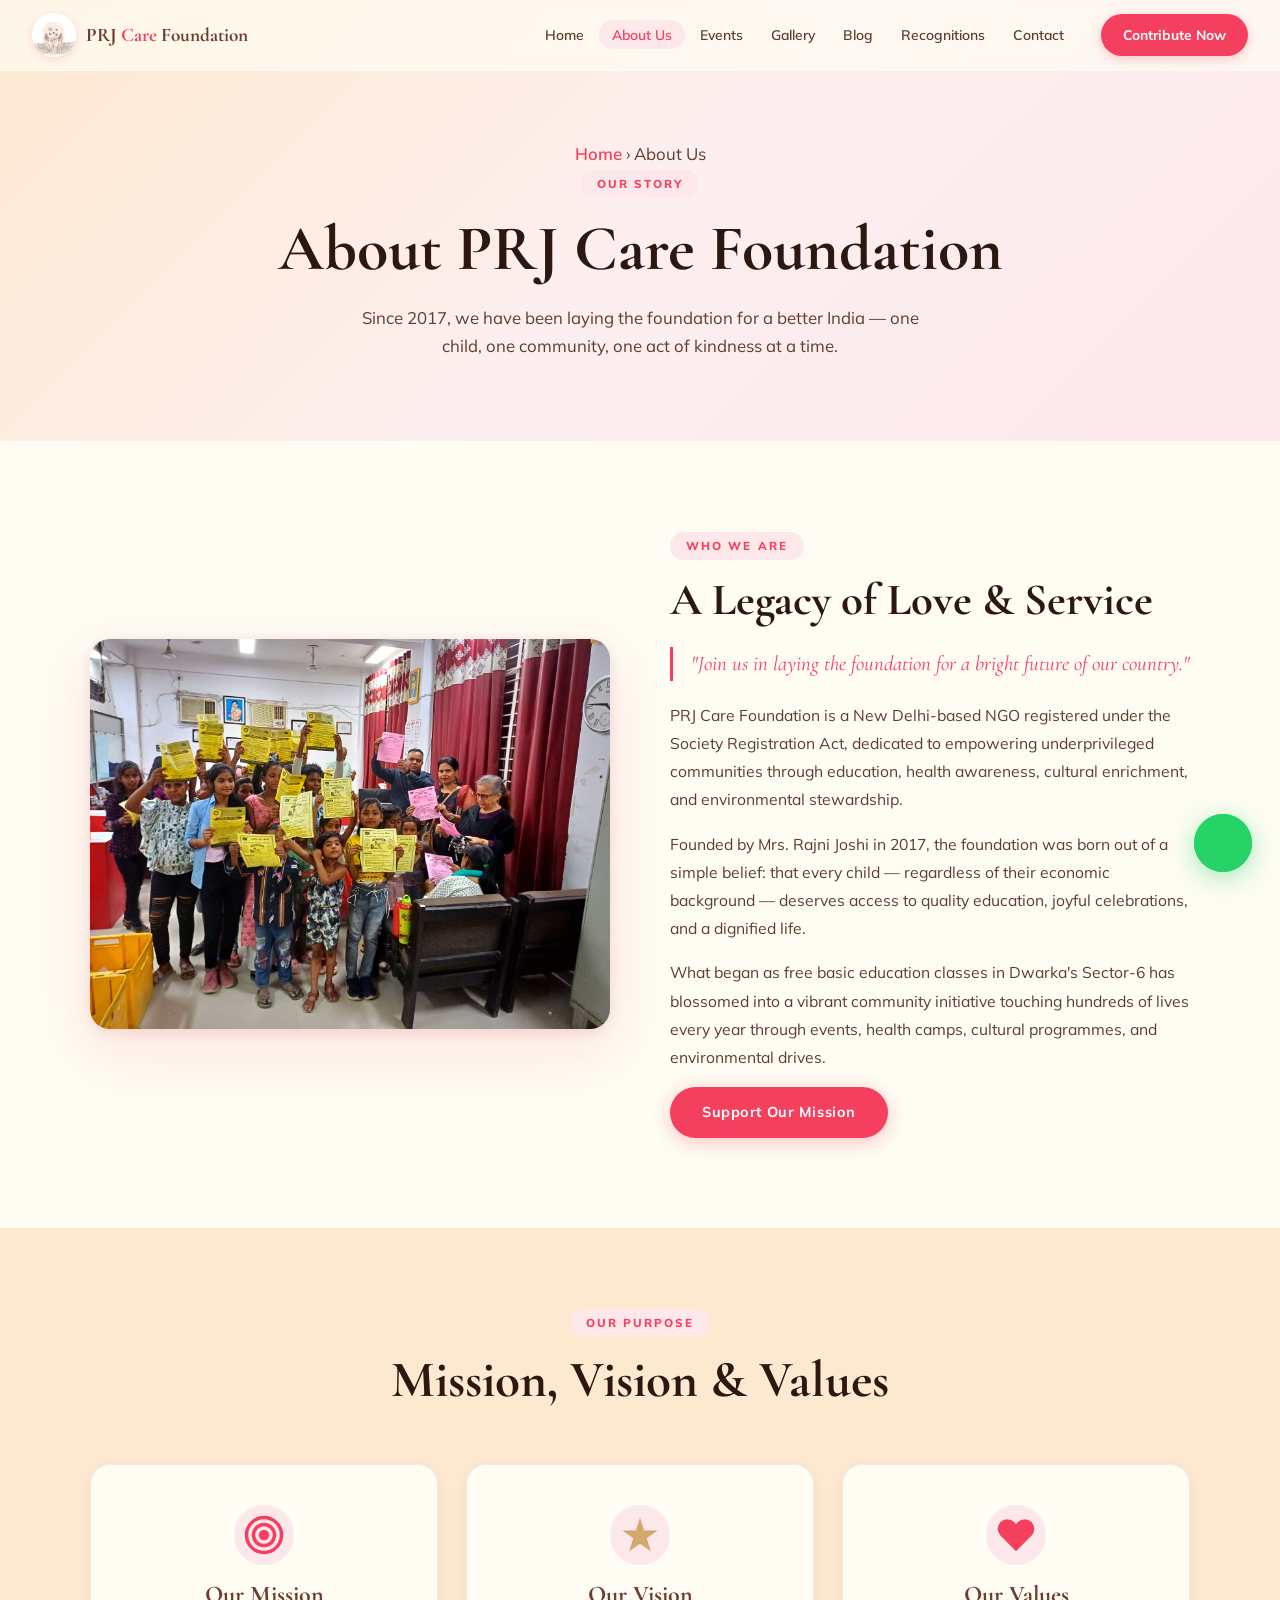
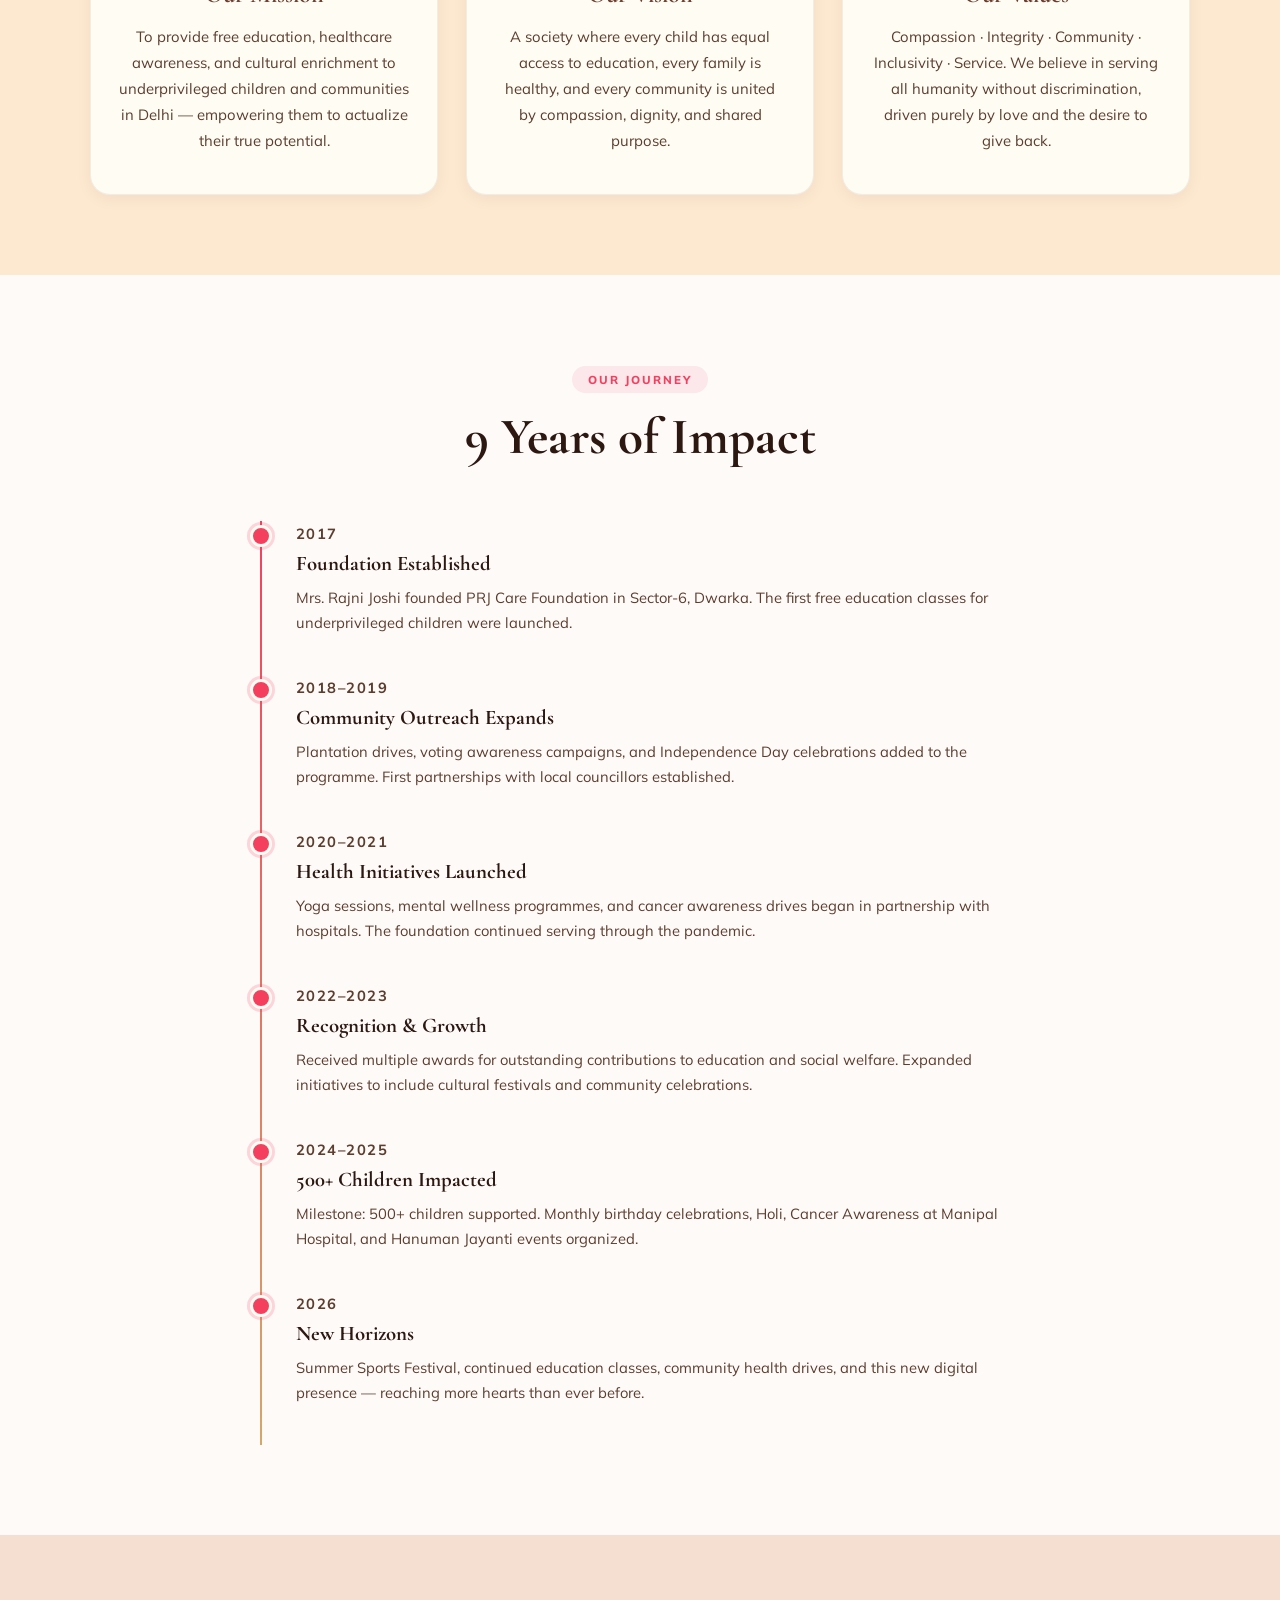
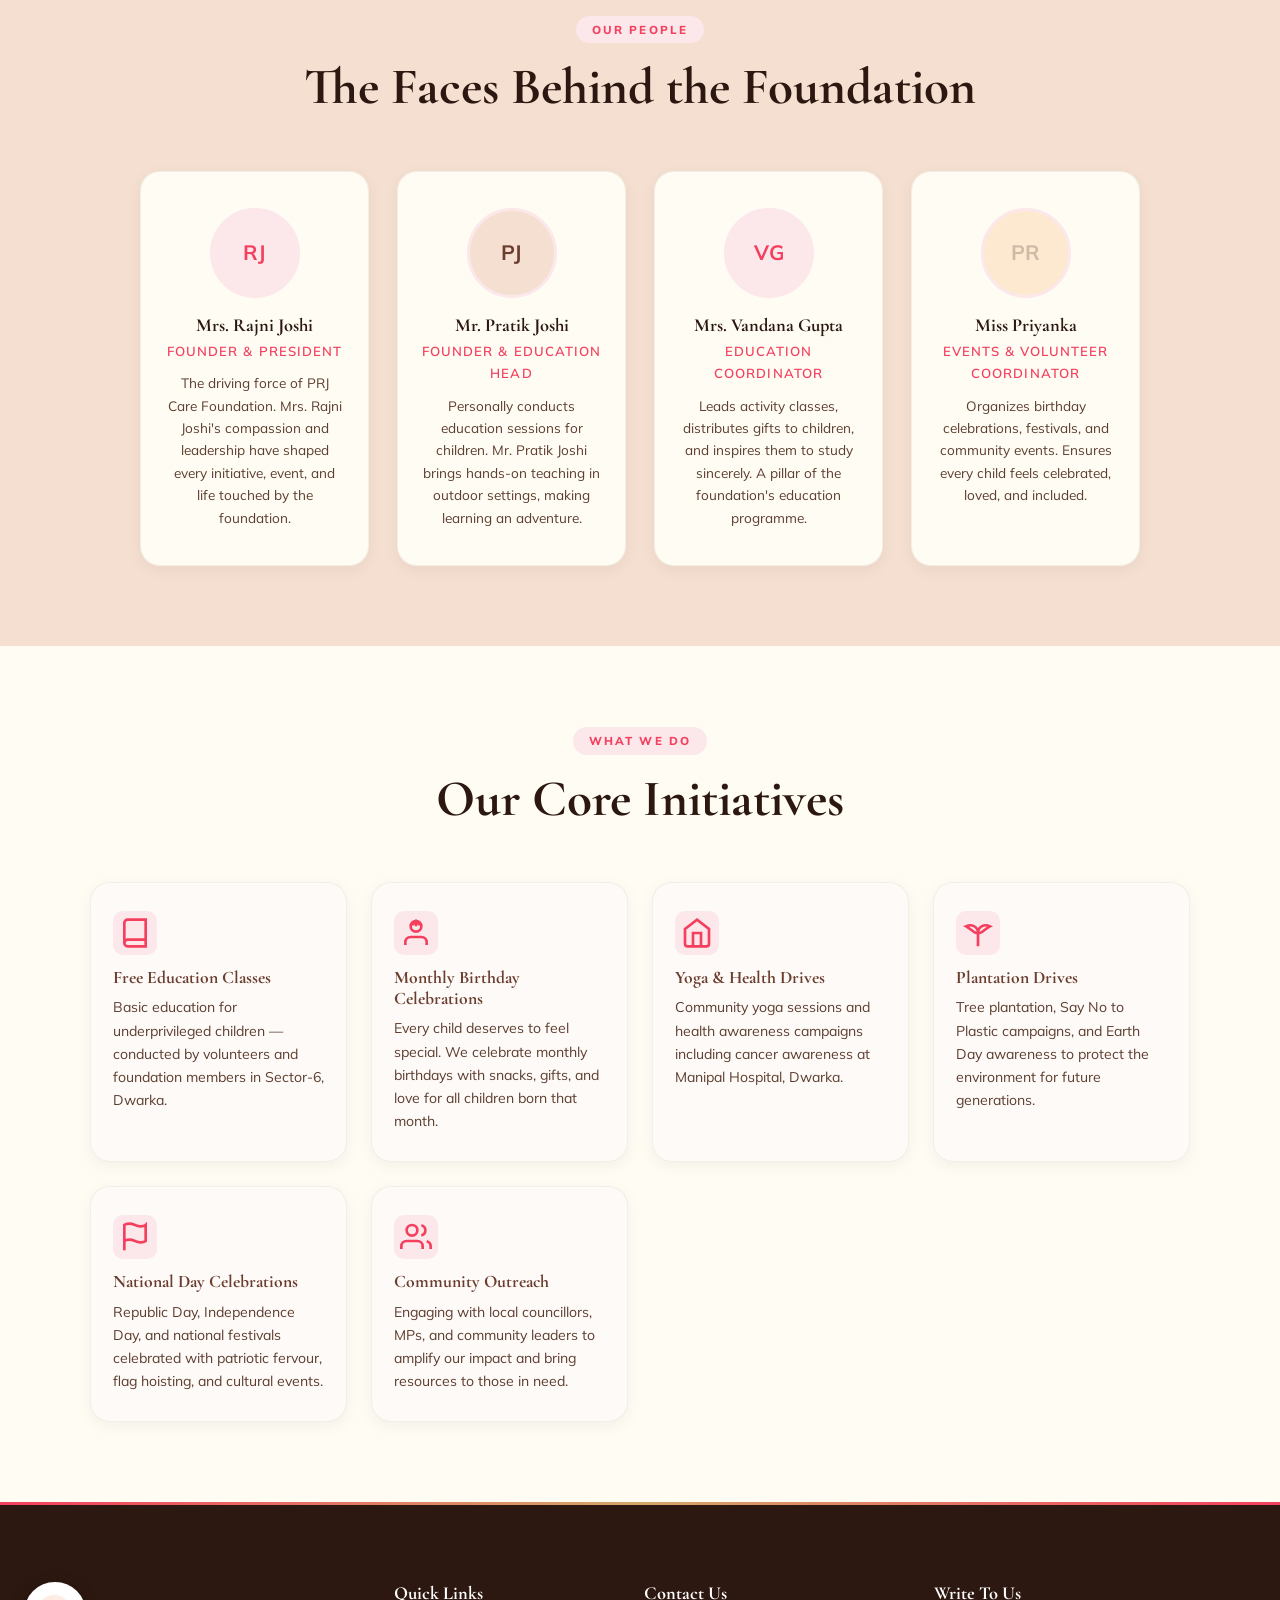
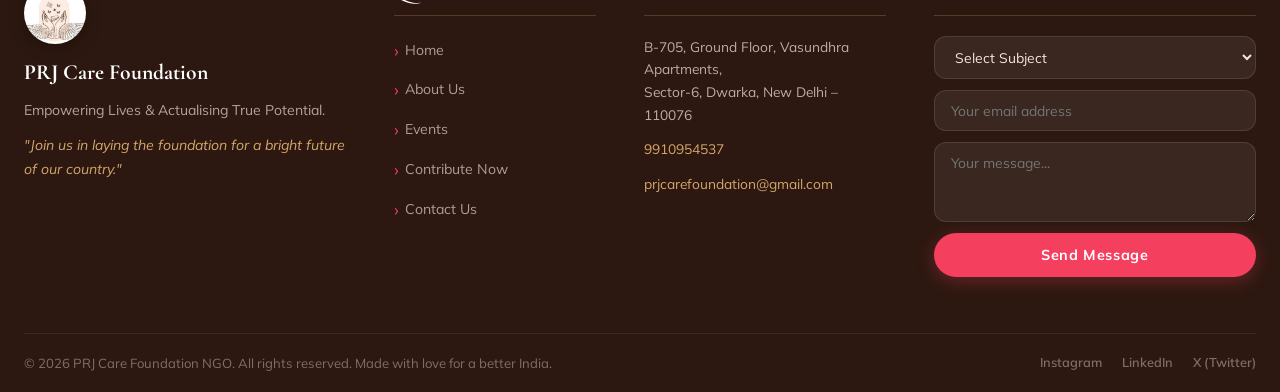
==== commit fc094140: "📸 Global photo enhancement: CSS Lightroom-style grading - Created css/photo-enhance.css — site-wide " ====
--- a/about.html
+++ b/about.html
@@ -10,6 +10,7 @@
   <link href="https://fonts.googleapis.com/css2?family=Cormorant+Garamond:ital,wght@0,300;0,400;0,600;0,700;1,400;1,600&family=Mulish:wght@300;400;500;600;700&family=Playfair+Display:ital,wght@0,400;0,700;1,400&display=swap" rel="stylesheet" />
   <link href="https://unpkg.com/aos@2.3.1/dist/aos.css" rel="stylesheet" />
   <link rel="stylesheet" href="css/main.css" />
+  <link rel="stylesheet" href="css/photo-enhance.css" />
   <style>
     .page-hero {
       padding:140px 24px 80px;
--- a/css/main.css
+++ b/css/main.css
@@ -81,23 +81,23 @@
 }
 .section-header { text-align: center; margin-bottom: 52px; }
 
-/* ─── CSS BLOB DECORATORS (replace emoji butterflies) ─── */
+/* ─── CSS BLOB DECORATORS ─── */
 .blob {
   position: absolute;
   border-radius: 50%;
   pointer-events: none;
-  filter: blur(60px);
-  opacity: 0.45;
-  animation: blob-drift 12s ease-in-out infinite;
-}
-.blob-rose   { background: rgba(244,63,94,.18); }
-.blob-peach  { background: rgba(212,167,106,.20); }
-.blob-cream  { background: rgba(253,232,208,.45); }
+  filter: blur(50px);
+  opacity: 0.35;
+  will-change: transform;
+  animation: blob-drift 14s ease-in-out infinite;
+}
+.blob-rose   { background: rgba(244,63,94,.15); }
+.blob-peach  { background: rgba(212,167,106,.18); }
+.blob-cream  { background: rgba(253,232,208,.4); }
 
 @keyframes blob-drift {
-  0%, 100% { transform: translate(0,0) scale(1); }
-  33%       { transform: translate(20px,-15px) scale(1.06); }
-  66%       { transform: translate(-12px, 10px) scale(0.96); }
+  0%, 100% { transform: translate3d(0, 0, 0); }
+  50%       { transform: translate3d(0, -18px, 0); }
 }
 
 /* ─── BUTTONS ─── */
@@ -254,34 +254,48 @@
   overflow: hidden;
   background: linear-gradient(145deg, #fde8d0 0%, #fdefef 45%, #fce7eb 100%);
 }
-/* Premium AI-Generated Decorative Abstract Shapes */
-.hero::before {
-  content: '';
+/* ─── HERO BLOB IMAGES — GPU-only float ─── */
+.hero-blob {
   position: absolute;
-  width: 600px; height: 600px;
-  background: url('../images/ai/design_element_rose.png') no-repeat center/contain;
-  top: -150px; right: -150px;
-  opacity: 0.8;
   pointer-events: none;
-  filter: drop-shadow(0 20px 40px rgba(244,63,94,.15));
-  animation: hero-element-float 12s ease-in-out infinite alternate;
-}
-.hero::after {
-  content: '';
-  position: absolute;
-  width: 500px; height: 500px;
-  background: url('../images/ai/design_element_peach.png') no-repeat center/contain;
-  bottom: -100px; left: -150px;
-  opacity: 0.8;
-  pointer-events: none;
-  filter: drop-shadow(0 20px 40px rgba(212,167,106,.15));
-  animation: hero-element-float 15s ease-in-out infinite alternate-reverse;
-}
-@keyframes hero-element-float {
-  0% { transform: translateY(0) rotate(0deg) scale(1); }
-  50% { transform: translateY(-30px) rotate(5deg) scale(1.05); }
-  100% { transform: translateY(10px) rotate(-3deg) scale(0.95); }
-}
+  will-change: transform;
+  z-index: 1;
+}
+.hero-blob-rose {
+  width: clamp(220px, 42vw, 500px);
+  top: -8%; right: -6%;
+  opacity: 0.68;
+  animation: blob-float-a 18s ease-in-out infinite;
+}
+.hero-blob-gold {
+  width: clamp(180px, 35vw, 400px);
+  bottom: -6%; left: -5%;
+  opacity: 0.60;
+  animation: blob-float-b 22s ease-in-out infinite;
+}
+.hero-blob-scatter {
+  width: clamp(120px, 20vw, 260px);
+  top: 12%; left: 1%;
+  opacity: 0.50;
+  animation: blob-float-c 14s ease-in-out infinite;
+}
+
+/* GPU-only — only translate3d, zero repaints on mobile */
+@keyframes blob-float-a {
+  0%, 100% { transform: translate3d(0, 0, 0); }
+  40%       { transform: translate3d(-12px, -20px, 0); }
+  70%       { transform: translate3d(8px, -8px, 0); }
+}
+@keyframes blob-float-b {
+  0%, 100% { transform: translate3d(0, 0, 0); }
+  35%       { transform: translate3d(14px, -16px, 0); }
+  65%       { transform: translate3d(-6px, -4px, 0); }
+}
+@keyframes blob-float-c {
+  0%, 100% { transform: translate3d(0, 0, 0); }
+  50%       { transform: translate3d(8px, -12px, 0); }
+}
+
 .hero-content { position: relative; z-index: 2; max-width: 800px; }
 
 .hero-logo-wrap {
@@ -1120,3 +1134,18 @@
   .upi-modal-amount { font-size: 2.4rem; }
   .upi-modal-qr img { width: 150px; height: 150px; }
 }
+
+/* ─── MOBILE ANIMATION OPTIMISATION ─── */
+/* On phones: stop blob float, keep logo float (subtle) */
+@media (max-width: 768px) {
+  .hero-blob-rose    { animation: none; opacity: 0.45; width: clamp(160px, 55vw, 280px); top: -4%; right: -8%; }
+  .hero-blob-gold    { animation: none; opacity: 0.38; width: clamp(130px, 48vw, 240px); bottom: -3%; left: -8%; }
+  .hero-blob-scatter { animation: none; opacity: 0.28; width: clamp(90px,  30vw, 160px); top: 8%;  left: 0; }
+}
+
+/* Respect user's reduced-motion system preference */
+@media (prefers-reduced-motion: reduce) {
+  .hero-blob, .blob { animation: none !important; }
+  .hero-logo-wrap   { animation: none !important; }
+  .hero-scroll-indicator { animation: none !important; }
+}
--- a/css/photo-enhance.css
+++ b/css/photo-enhance.css
@@ -0,0 +1,237 @@
+/* ============================================================
+   PRJ CARE FOUNDATION — Global Photo Enhancement System
+   Approach: CSS filter colour grading (Lightroom-style)
+   - Warm tone: slight hue-rotate towards amber
+   - Lifted contrast & saturation for richness
+   - Vignette overlays via ::after pseudo-elements
+   - Hover: subtle zoom + deeper grade
+   ============================================================ */
+
+/* ─── 1. GLOBAL BASE FILTER — all content images ─── */
+/* Applied to every <img> that is NOT a logo / icon / UI element */
+img:not(.nav-logo img):not(.footer-logo):not(.upi-modal-logo):not(.hero-blob):not([class*="blob"]):not(#contributeQrImg):not(#upiQrImg):not(#modalQrImg) {
+  filter: brightness(1.04) contrast(1.08) saturate(1.22);
+  transition: filter 0.45s ease, transform 0.45s ease;
+}
+
+/* ─── 2. HERO SECTION — main photo ─── */
+.hero-logo {
+  /* Logo keeps neutral — no toning */
+  filter: none !important;
+}
+.hero-main-img,
+.hero-photo img {
+  filter: brightness(1.06) contrast(1.12) saturate(1.28) !important;
+}
+
+/* ─── 3. SWIPER CAROUSEL SLIDES ─── */
+.slide-img {
+  /* Already has a filter in main.css — upgrade it */
+  filter: brightness(1.10) contrast(1.12) saturate(1.30) !important;
+  transition: filter 0.6s ease !important;
+}
+.swiper-slide:hover .slide-img {
+  filter: brightness(1.14) contrast(1.15) saturate(1.38) !important;
+}
+
+/* ─── 4. GALLERY GRID — masonry images ─── */
+.gallery-item {
+  position: relative;
+  overflow: hidden;
+}
+.gallery-item img {
+  filter: brightness(1.05) contrast(1.12) saturate(1.28) !important;
+  transition: filter 0.5s ease, transform 0.55s cubic-bezier(0.2,0.8,0.2,1) !important;
+  will-change: transform, filter;
+}
+.gallery-item:hover img {
+  filter: brightness(1.10) contrast(1.15) saturate(1.38) !important;
+  transform: scale(1.06) !important;
+}
+/* Vignette overlay on gallery items */
+.gallery-item::before {
+  content: '';
+  position: absolute;
+  inset: 0;
+  background: radial-gradient(ellipse at center, transparent 55%, rgba(44,24,16,0.28) 100%);
+  z-index: 1;
+  pointer-events: none;
+  opacity: 0;
+  transition: opacity 0.45s ease;
+}
+.gallery-item:hover::before { opacity: 1; }
+
+/* ─── 5. EVENT CARDS ─── */
+.event-card-img img,
+.event-card img {
+  filter: brightness(1.06) contrast(1.10) saturate(1.25) !important;
+  transition: filter 0.5s ease, transform 0.5s ease !important;
+}
+.event-card:hover .event-card-img img,
+.event-card:hover img {
+  filter: brightness(1.10) contrast(1.14) saturate(1.35) !important;
+  transform: scale(1.04) !important;
+}
+
+/* ─── 6. CAMPAIGN CARDS ─── */
+.campaign-img img {
+  filter: brightness(1.06) contrast(1.10) saturate(1.25) !important;
+  transition: filter 0.5s ease, transform 0.5s ease !important;
+}
+.campaign-card:hover .campaign-img img {
+  filter: brightness(1.10) contrast(1.14) saturate(1.35) !important;
+  transform: scale(1.04) !important;
+}
+
+/* ─── 7. MISSION PILLAR CARDS ─── */
+.pillar-photo,
+.pillar-card img {
+  filter: brightness(1.05) contrast(1.10) saturate(1.25) !important;
+  transition: filter 0.5s ease, transform 0.5s ease !important;
+}
+.pillar-card:hover .pillar-photo img,
+.pillar-card:hover img {
+  filter: brightness(1.10) contrast(1.14) saturate(1.35) !important;
+  transform: scale(1.05) !important;
+}
+
+/* ─── 8. ABOUT PAGE — story image ─── */
+.story-img img {
+  filter: brightness(1.06) contrast(1.11) saturate(1.26) !important;
+  box-shadow: 0 20px 60px rgba(244,63,94,.12), 0 4px 16px rgba(44,24,16,.10) !important;
+  transition: filter 0.5s ease, transform 0.5s ease, box-shadow 0.5s ease !important;
+}
+.story-img:hover img {
+  filter: brightness(1.10) contrast(1.14) saturate(1.32) !important;
+  transform: scale(1.02) !important;
+  box-shadow: 0 28px 72px rgba(244,63,94,.18), 0 6px 20px rgba(44,24,16,.14) !important;
+}
+
+/* ─── 9. IMPACT STORY CARDS (homepage) ─── */
+.impact-story-img,
+.story-card-img,
+.impact-card-img {
+  overflow: hidden;
+  position: relative;
+}
+.impact-story-img img,
+.story-card-img img,
+.impact-card-img img {
+  filter: brightness(1.06) contrast(1.12) saturate(1.28) !important;
+  transition: filter 0.5s ease, transform 0.55s ease !important;
+}
+.impact-story-img:hover img,
+.story-card-img:hover img {
+  filter: brightness(1.10) contrast(1.15) saturate(1.36) !important;
+  transform: scale(1.05) !important;
+}
+/* Warm vignette on story card images */
+.impact-story-img::after,
+.story-card-img::after {
+  content: '';
+  position: absolute; inset: 0;
+  background: linear-gradient(to bottom, transparent 40%, rgba(107,61,47,0.25) 100%);
+  pointer-events: none;
+  z-index: 1;
+}
+
+/* ─── 10. GRID PHOTOS (events/gallery grid) ─── */
+.grid-photo img,
+.photo-grid img,
+.moments-grid img {
+  filter: brightness(1.05) contrast(1.10) saturate(1.24) !important;
+  transition: filter 0.4s ease, transform 0.4s ease !important;
+}
+.grid-photo:hover img,
+.photo-grid .item:hover img {
+  filter: brightness(1.10) contrast(1.14) saturate(1.32) !important;
+  transform: scale(1.04) !important;
+}
+
+/* ─── 11. LIGHTBOX IMAGE — enhanced in fullscreen ─── */
+.lightbox-img {
+  filter: brightness(1.06) contrast(1.10) saturate(1.22) !important;
+}
+
+/* ─── 12. NAV LOGO — keep pure / no grade ─── */
+.nav-logo img,
+.footer-logo,
+.upi-modal-logo {
+  filter: none !important;
+}
+
+/* ─── 13. RECOGNITIONS PAGE — award cards ─── */
+.recognition-img img,
+.award-img img,
+.cert-img img {
+  filter: brightness(1.05) contrast(1.10) saturate(1.22) !important;
+  transition: filter 0.5s ease, transform 0.5s ease !important;
+}
+.recognition-card:hover img,
+.award-card:hover img {
+  filter: brightness(1.10) contrast(1.14) saturate(1.30) !important;
+  transform: scale(1.03) !important;
+}
+
+/* ─── 14. VIGNETTE FRAME — applied to major hero-area images ─── */
+/* Creates depth: edges darken, centre stays bright */
+.story-img,
+.hero-img-frame {
+  position: relative;
+}
+.story-img::after {
+  content: '';
+  position: absolute; inset: 0;
+  border-radius: var(--radius, 20px);
+  background: radial-gradient(ellipse at 30% 40%, transparent 50%, rgba(44,24,16,0.18) 100%);
+  pointer-events: none;
+  z-index: 1;
+}
+
+/* ─── 15. WARM TONE OVERLAY on image containers ─── */
+/* Subtle warm amber cast — like a golden-hour grade */
+.slide-img::after {
+  content: '';
+  position: absolute; inset: 0;
+  background: rgba(212, 167, 106, 0.06);  /* warm amber, barely visible */
+  mix-blend-mode: multiply;
+  pointer-events: none;
+  z-index: 1;
+}
+
+/* ─── 16. HOVER GLOW LIFT on all cards with images ─── */
+.gallery-item:hover,
+.event-card:hover,
+.campaign-card:hover,
+.pillar-card:hover {
+  box-shadow: 0 20px 56px rgba(244,63,94,.12), 0 6px 18px rgba(44,24,16,.08) !important;
+}
+
+/* ─── 17. LOADING SHIMMER — before image loads ─── */
+img[src]:not([src=""]) {
+  background: linear-gradient(90deg, #fde8d0 0%, #fef6f0 50%, #fde8d0 100%);
+  background-size: 200% 100%;
+}
+
+/* ─── 18. MOBILE — reduce heavy filter for performance ─── */
+@media (max-width: 768px) {
+  img:not(.nav-logo img):not(.footer-logo):not(.hero-blob) {
+    filter: brightness(1.03) contrast(1.06) saturate(1.16) !important;
+  }
+  .gallery-item:hover img,
+  .event-card:hover .event-card-img img,
+  .campaign-card:hover .campaign-img img {
+    filter: brightness(1.07) contrast(1.10) saturate(1.22) !important;
+    transform: scale(1.02) !important;
+  }
+}
+
+/* ─── 19. REDUCED MOTION — no transform animations ─── */
+@media (prefers-reduced-motion: reduce) {
+  img { transition: filter 0.3s ease !important; }
+  .gallery-item:hover img,
+  .event-card:hover img,
+  .campaign-card:hover img,
+  .pillar-card:hover img,
+  .story-img:hover img { transform: none !important; }
+}
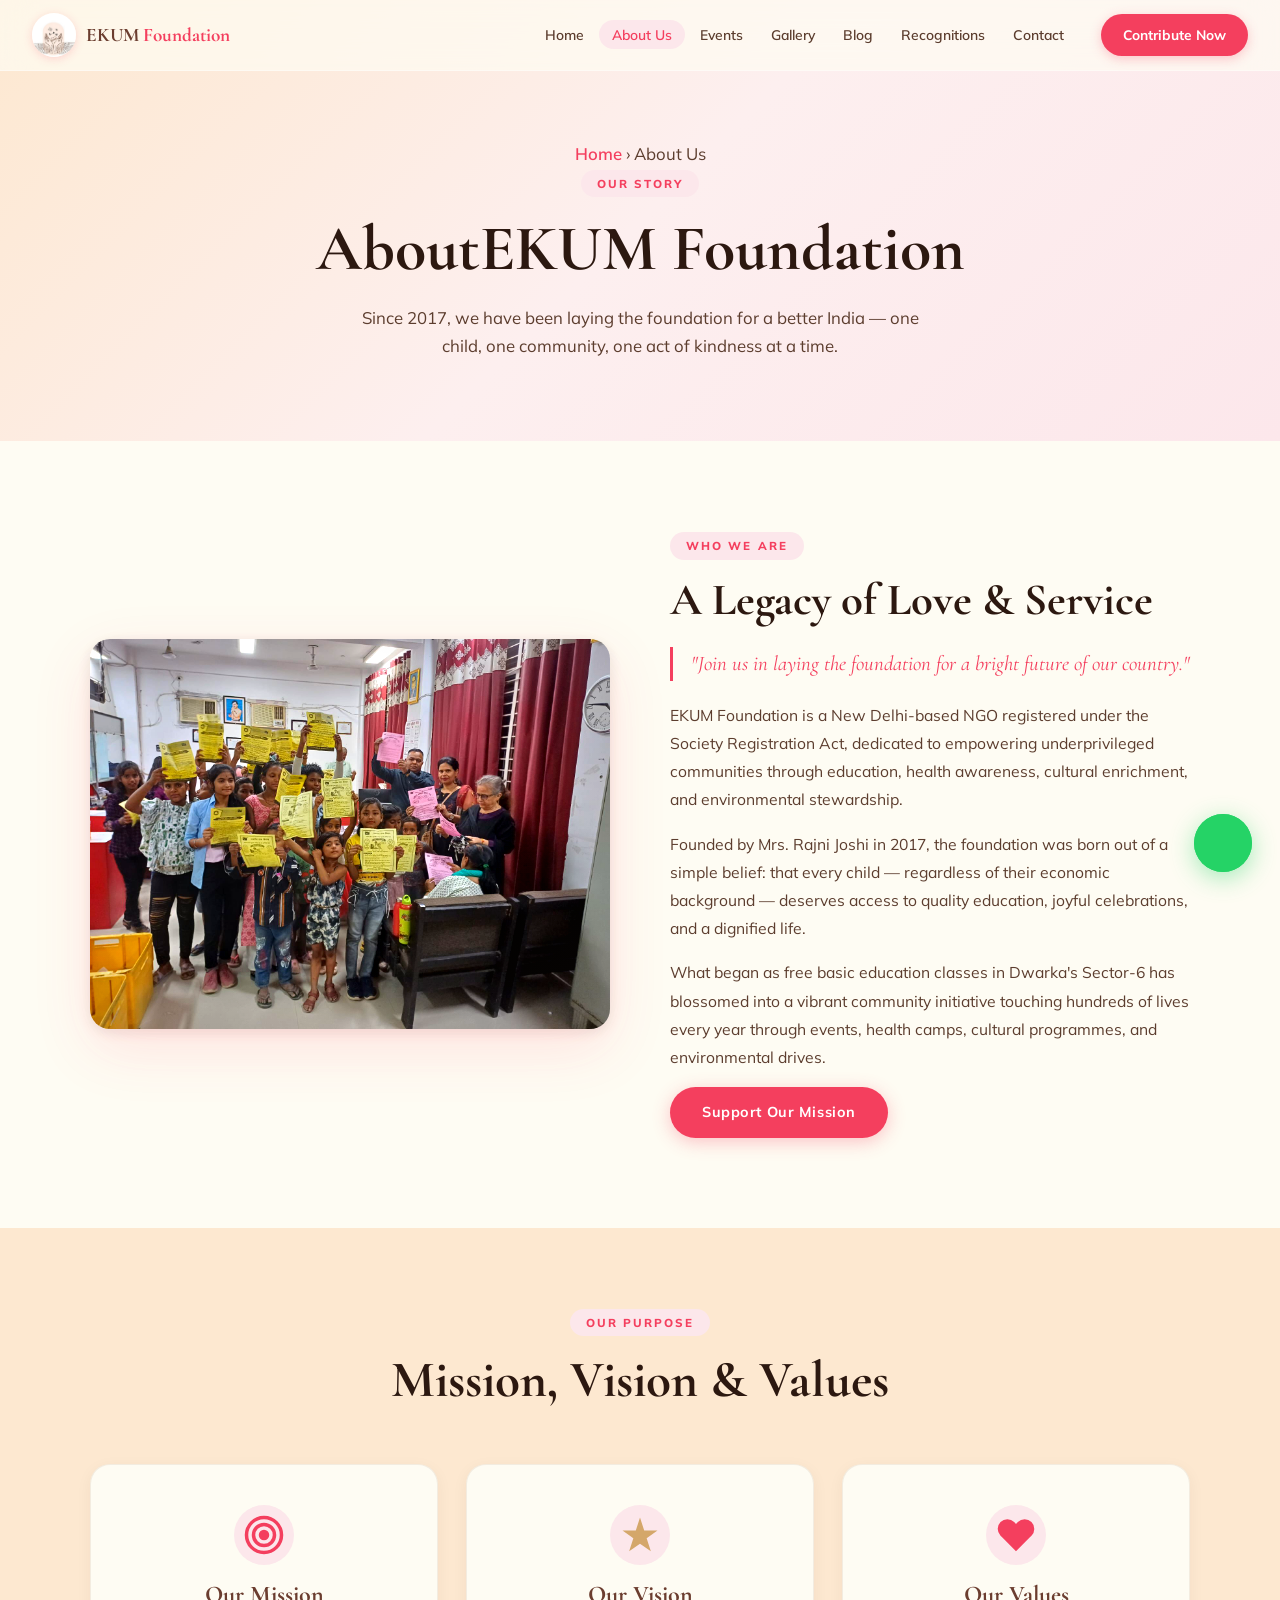
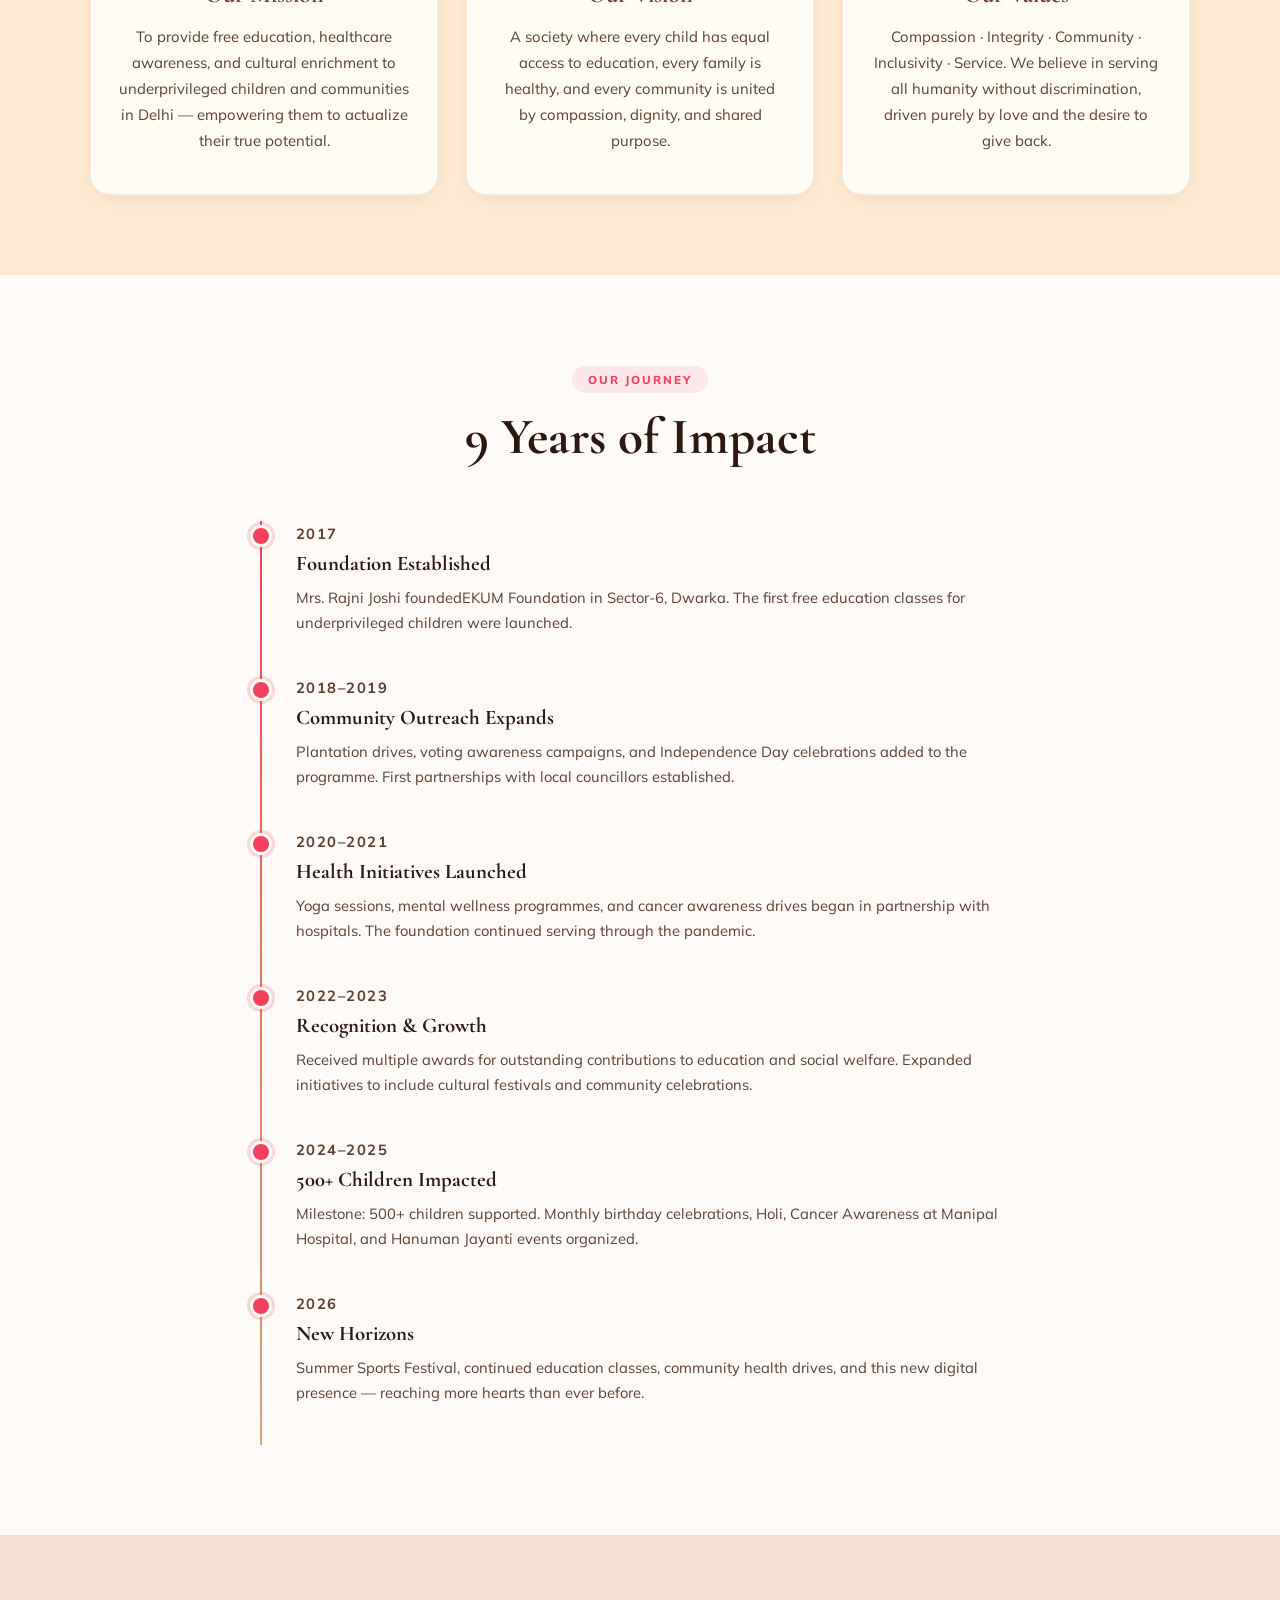
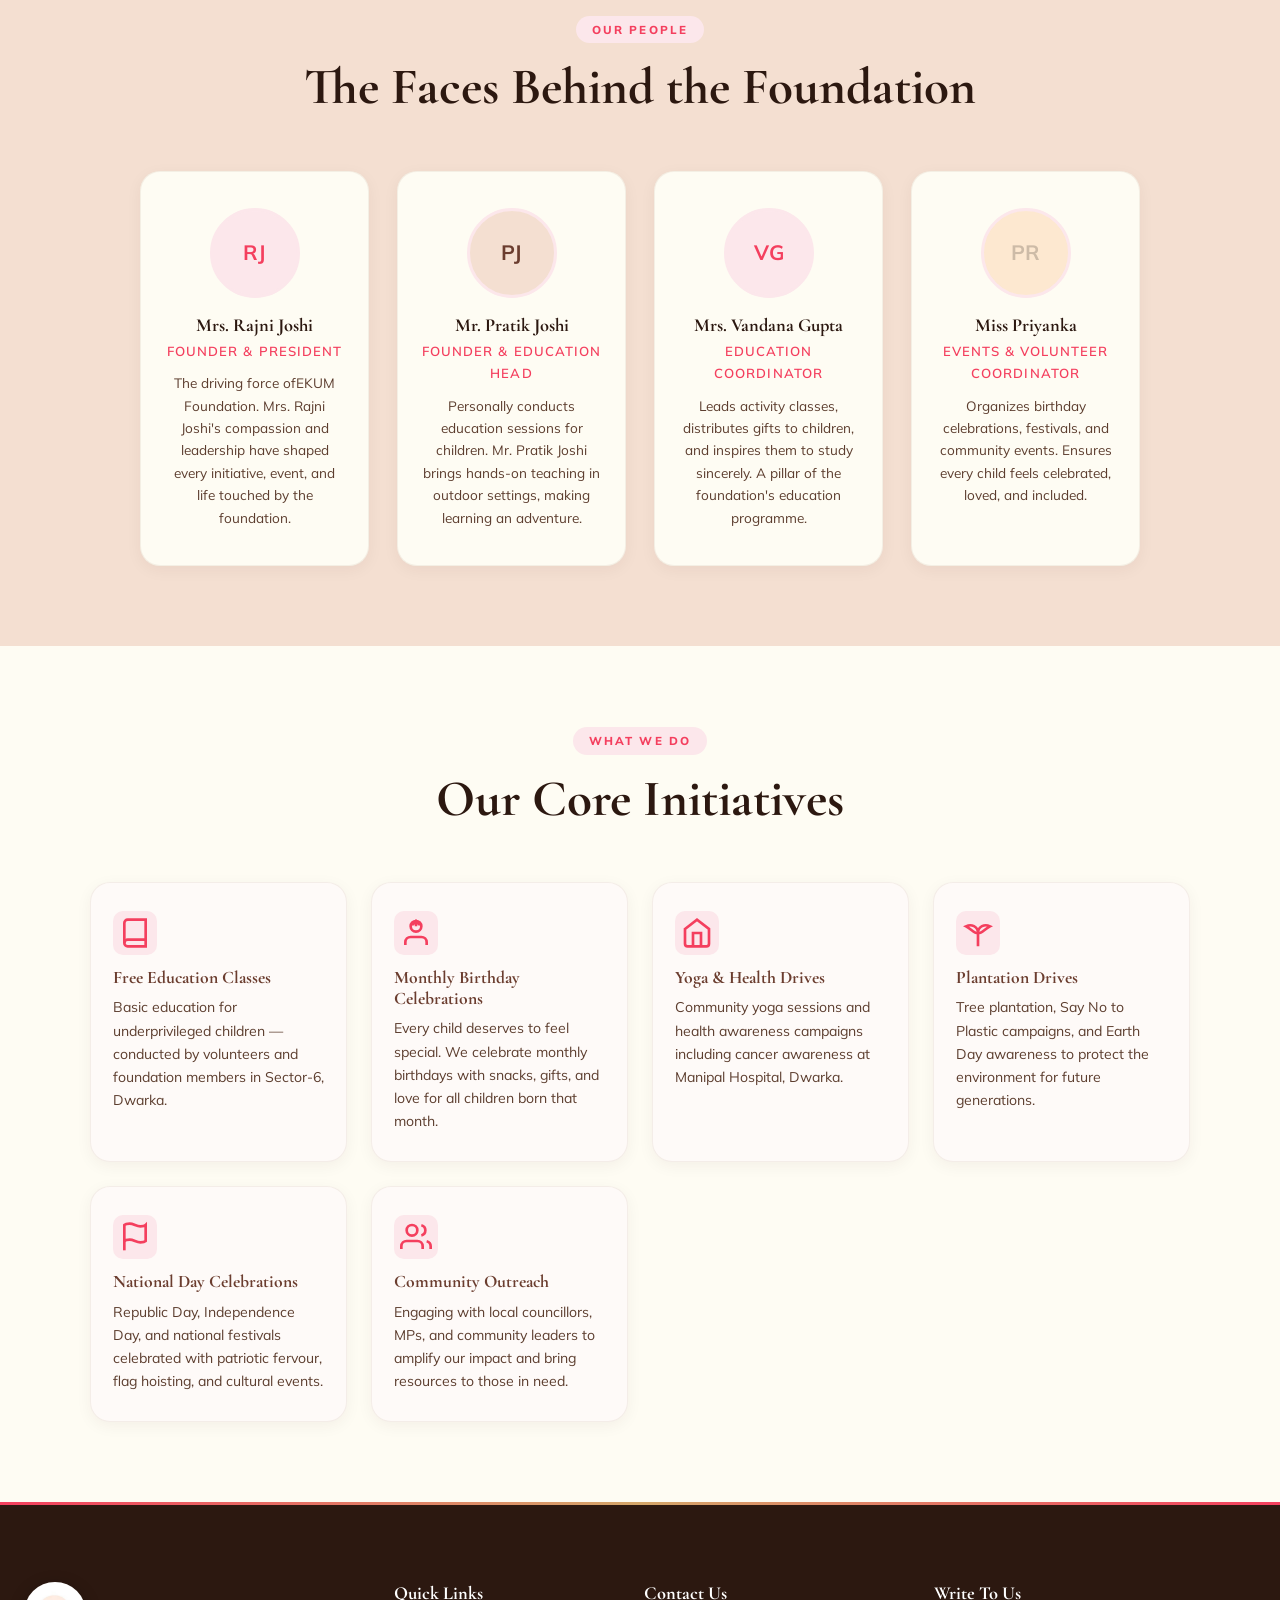
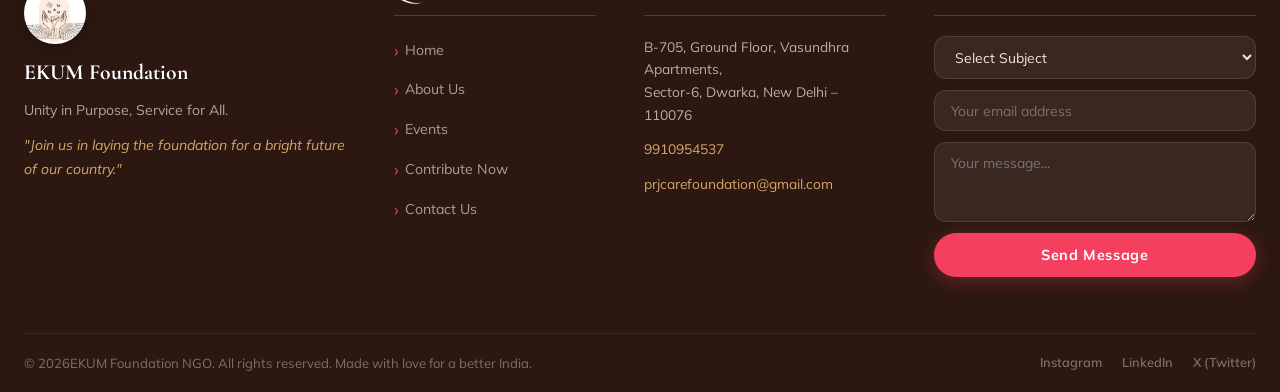
==== commit 7f504f97: "🏷️ Full rebrand: PRJ Care Foundation → EKUM Foundation - Main brand renamed to EKUM Foundation acros" ====
--- a/about.html
+++ b/about.html
@@ -3,7 +3,7 @@
 <head>
   <meta charset="UTF-8" />
   <meta name="viewport" content="width=device-width, initial-scale=1.0" />
-  <title>About Us | PRJ Care Foundation</title>
+  <title>About Us |EKUM Foundation</title>
   <link rel="icon" href="images/logo/ngoLogo.jpg" type="image/jpeg" />
   <link rel="preconnect" href="https://fonts.googleapis.com" />
   <link rel="preconnect" href="https://fonts.gstatic.com" crossorigin />
@@ -138,8 +138,8 @@
 <nav class="navbar" id="navbar">
   <div class="nav-container">
     <a href="index.html" class="nav-logo">
-      <img src="images/logo/ngoLogo.jpg" alt="PRJ Care Foundation Logo" />
-      <span class="nav-logo-text">PRJ <span>Care</span> Foundation</span>
+      <img src="images/logo/ngoLogo.jpg" alt="EKUM Foundation Logo" />
+      <span class="nav-logo-text">EKUM <span>Foundation</span></span>
     </a>
     <ul class="nav-links" id="navLinks">
       <li><a href="index.html">Home</a></li>
@@ -160,7 +160,7 @@
   <div class="page-hero-content" data-aos="fade-up">
     <p class="page-breadcrumb"><a href="index.html">Home</a> › About Us</p>
     <span class="section-tag">Our Story</span>
-    <h1>About PRJ Care Foundation</h1>
+    <h1>AboutEKUM Foundation</h1>
     <p>Since 2017, we have been laying the foundation for a better India — one child, one community, one act of kindness at a time.</p>
   </div>
 </section>
@@ -169,13 +169,13 @@
 <section class="story-section">
   <div class="story-inner">
     <div class="story-img" data-aos="fade-right">
-      <img src="images/slides/a3.jpg" alt="PRJ Care Foundation Story" />
+      <img src="images/slides/a3.jpg" alt="EKUM Foundation Story" />
     </div>
     <div class="story-text" data-aos="fade-left">
       <span class="section-tag">Who We Are</span>
       <h2>A Legacy of Love & Service</h2>
       <span class="highlight">"Join us in laying the foundation for a bright future of our country."</span>
-      <p>PRJ Care Foundation is a New Delhi-based NGO registered under the Society Registration Act, dedicated to empowering underprivileged communities through education, health awareness, cultural enrichment, and environmental stewardship.</p>
+      <p>EKUM Foundation is a New Delhi-based NGO registered under the Society Registration Act, dedicated to empowering underprivileged communities through education, health awareness, cultural enrichment, and environmental stewardship.</p>
       <p>Founded by Mrs. Rajni Joshi in 2017, the foundation was born out of a simple belief: that every child — regardless of their economic background — deserves access to quality education, joyful celebrations, and a dignified life.</p>
       <p>What began as free basic education classes in Dwarka's Sector-6 has blossomed into a vibrant community initiative touching hundreds of lives every year through events, health camps, cultural programmes, and environmental drives.</p>
       <a href="contribute.html" class="btn-primary">Support Our Mission</a>
@@ -219,7 +219,7 @@
       <div class="timeline-dot"></div>
       <p class="timeline-year">2017</p>
       <h4>Foundation Established</h4>
-      <p>Mrs. Rajni Joshi founded PRJ Care Foundation in Sector-6, Dwarka. The first free education classes for underprivileged children were launched.</p>
+      <p>Mrs. Rajni Joshi foundedEKUM Foundation in Sector-6, Dwarka. The first free education classes for underprivileged children were launched.</p>
     </div>
     <div class="timeline-item" data-aos="fade-up" data-aos-delay="80">
       <div class="timeline-dot"></div>
@@ -265,7 +265,7 @@
       <div class="team-avatar" style="background:var(--rose-light);color:var(--rose);font-size:1.3rem;font-weight:700;font-family:'Mulish',sans-serif;">RJ</div>
       <h3 class="team-name">Mrs. Rajni Joshi</h3>
       <p class="team-role">Founder & President</p>
-      <p class="team-desc">The driving force of PRJ Care Foundation. Mrs. Rajni Joshi's compassion and leadership have shaped every initiative, event, and life touched by the foundation.</p>
+      <p class="team-desc">The driving force ofEKUM Foundation. Mrs. Rajni Joshi's compassion and leadership have shaped every initiative, event, and life touched by the foundation.</p>
     </div>
     <div class="team-card" data-aos="fade-up" data-aos-delay="100">
       <div class="team-avatar" style="background:var(--peach-mid);color:var(--deep-brown);font-size:1.3rem;font-weight:700;font-family:'Mulish',sans-serif;">PJ</div>
@@ -332,9 +332,9 @@
 <footer class="footer">
   <div class="footer-container">
     <div class="footer-brand">
-      <img src="images/logo/ngoLogo.jpg" alt="PRJ Care Foundation" class="footer-logo" />
-      <h3>PRJ Care Foundation</h3>
-      <p>Empowering Lives & Actualising True Potential.</p>
+      <img src="images/logo/ngoLogo.jpg" alt="EKUM Foundation" class="footer-logo" />
+      <h3>EKUM Foundation</h3>
+      <p>Unity in Purpose, Service for All.</p>
       <p class="footer-tagline"><em>"Join us in laying the foundation for a bright future of our country."</em></p>
     </div>
     <div class="footer-links">
@@ -364,9 +364,9 @@
     </div>
   </div>
   <div class="footer-bottom">
-    <p>© 2026 PRJ Care Foundation NGO. All rights reserved. Made with love for a better India.</p>
+    <p>© 2026EKUM Foundation NGO. All rights reserved. Made with love for a better India.</p>
     <div class="footer-social-mini">
-      <a href="https://www.instagram.com/prjcarefoundation/" target="_blank">Instagram</a>
+      <a href="https://www.instagram.com/ekumfoundation/" target="_blank">Instagram</a>
       <a href="https://www.linkedin.com/company/prj-care-foundation/" target="_blank">LinkedIn</a>
       <a href="https://x.com/Prjcare14" target="_blank">X (Twitter)</a>
     </div>
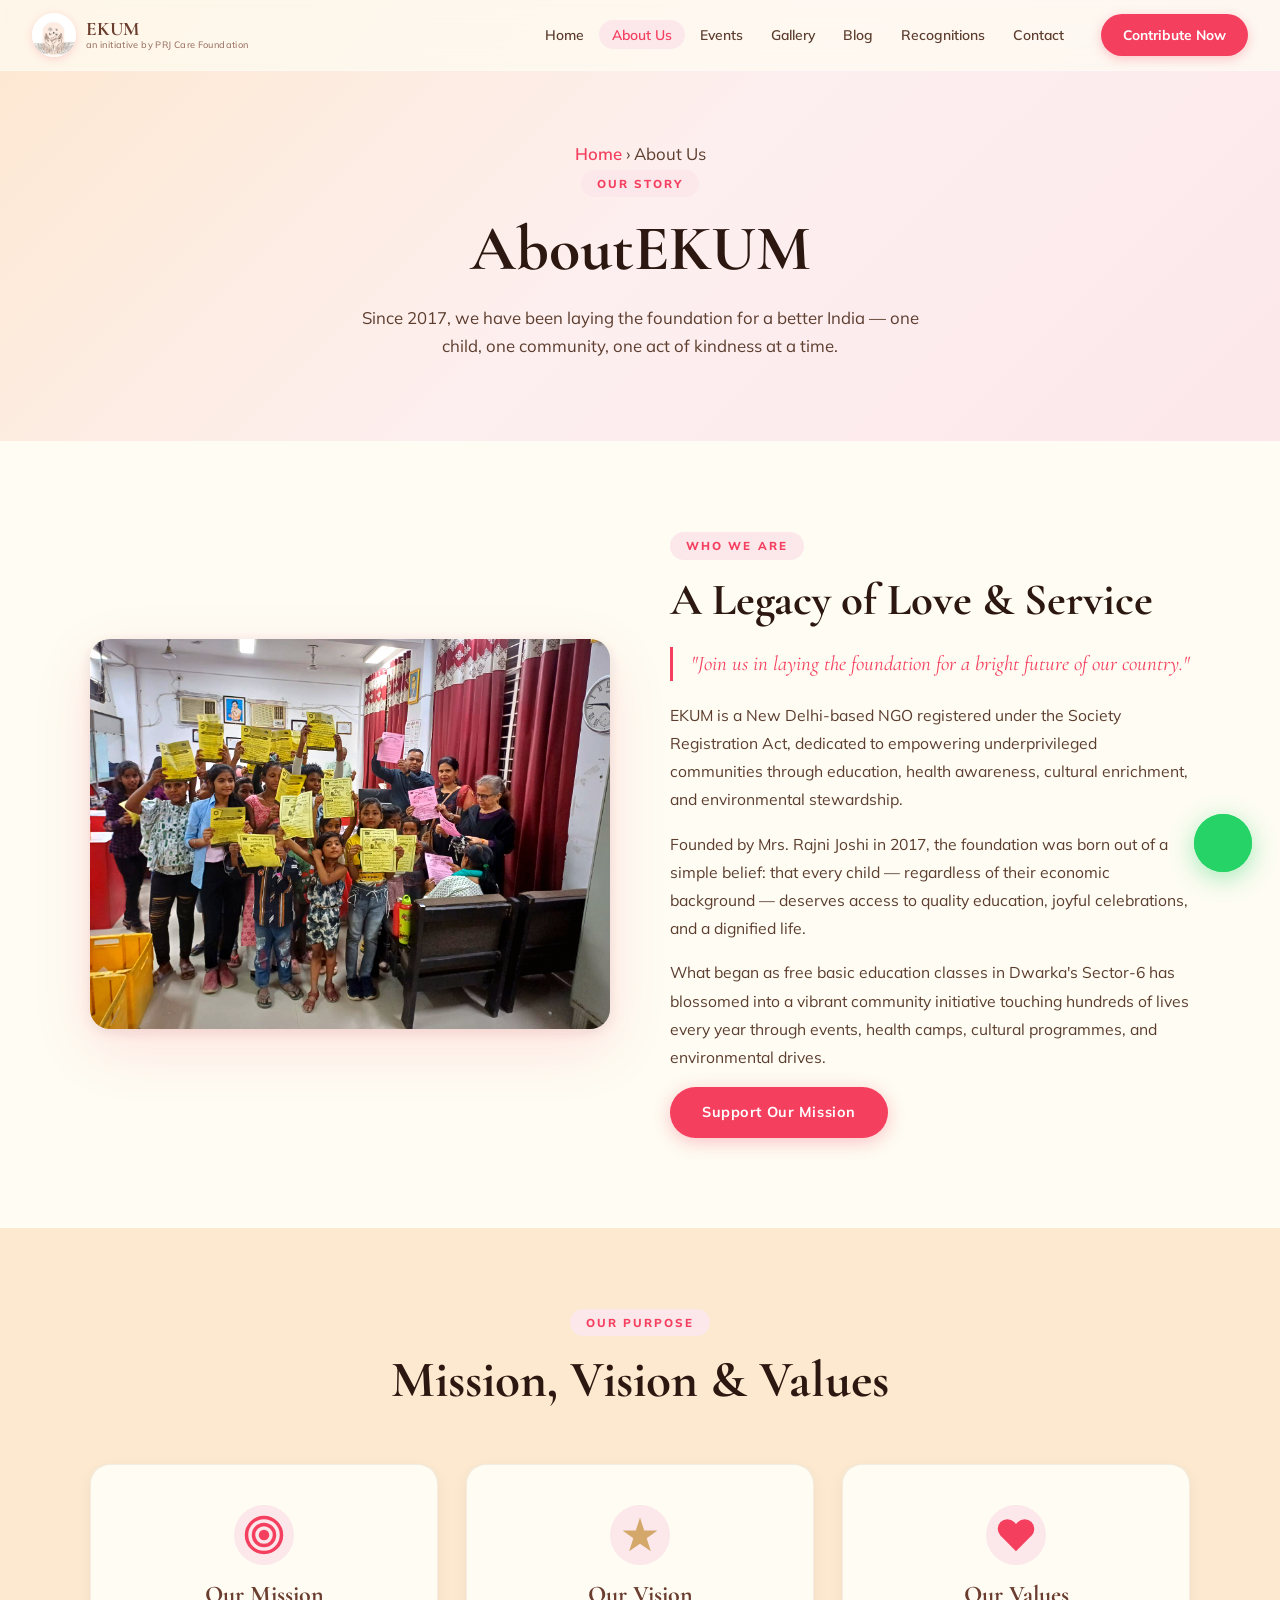
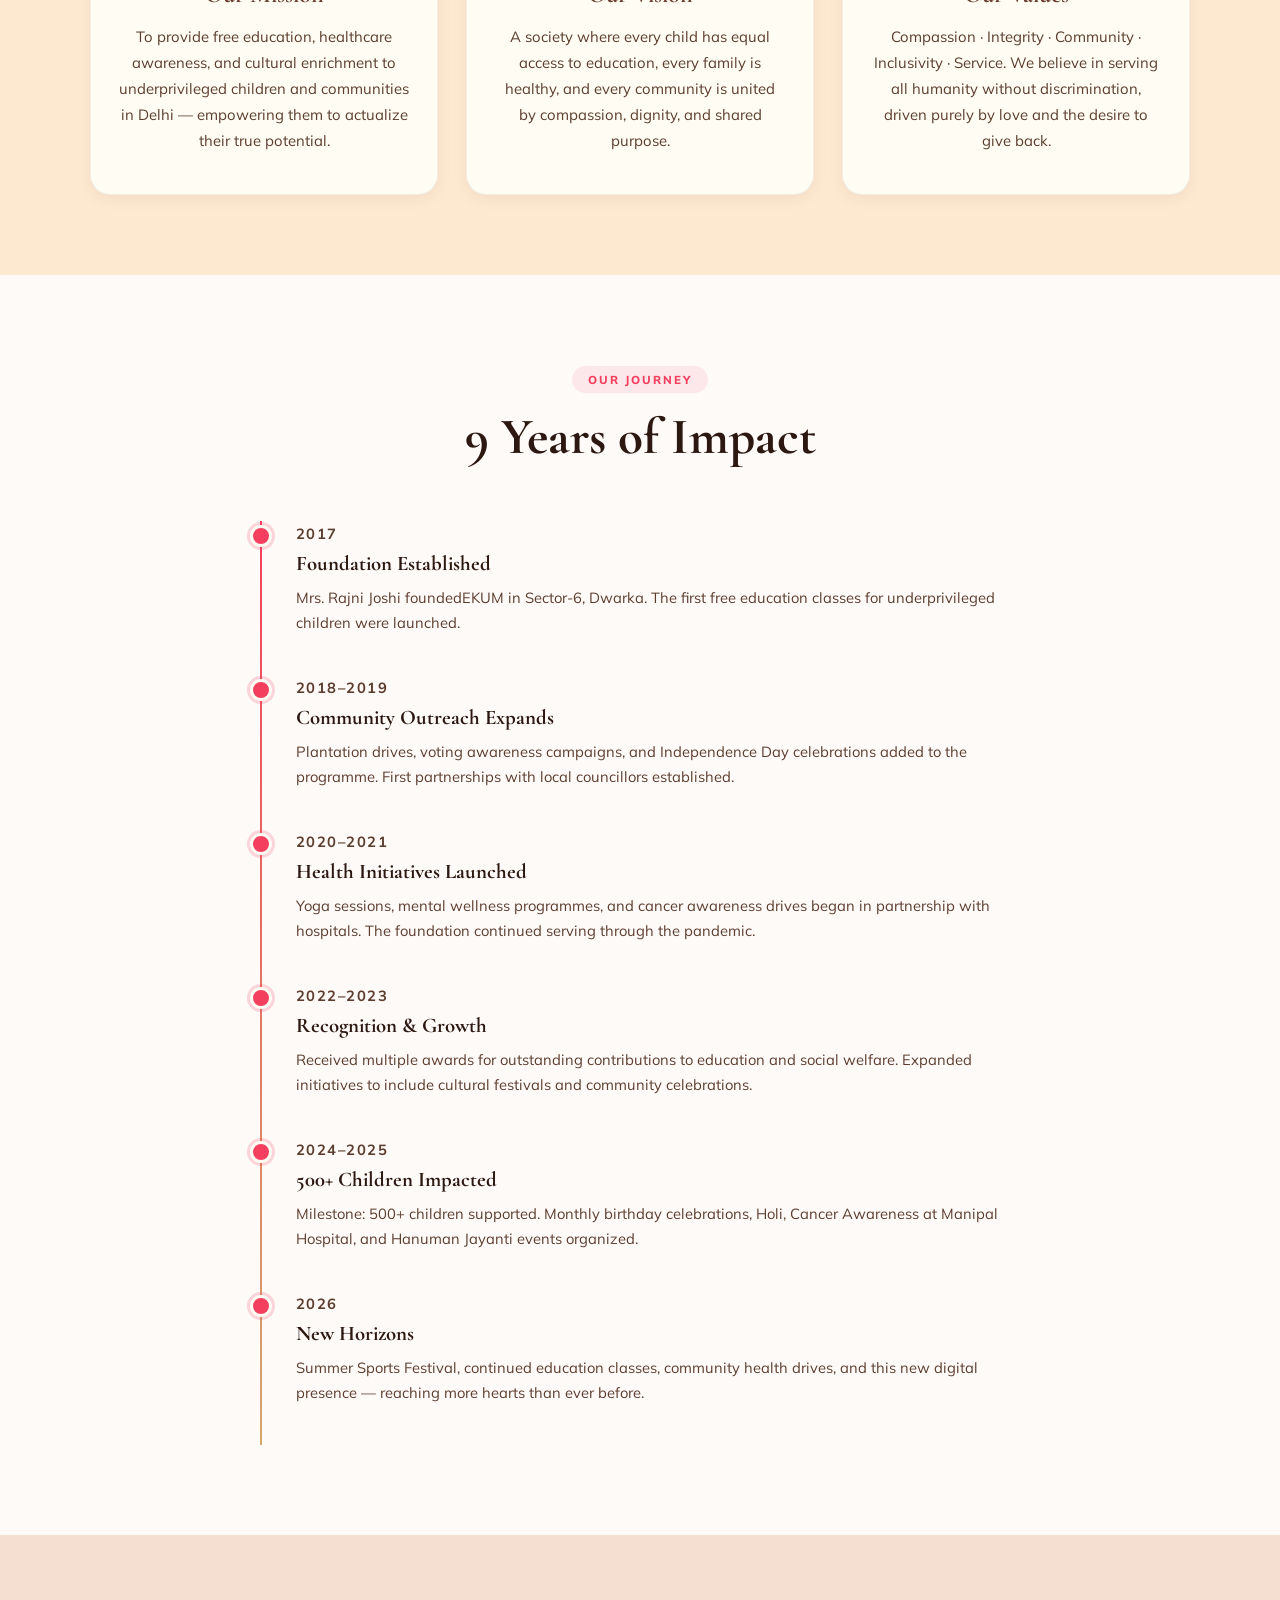
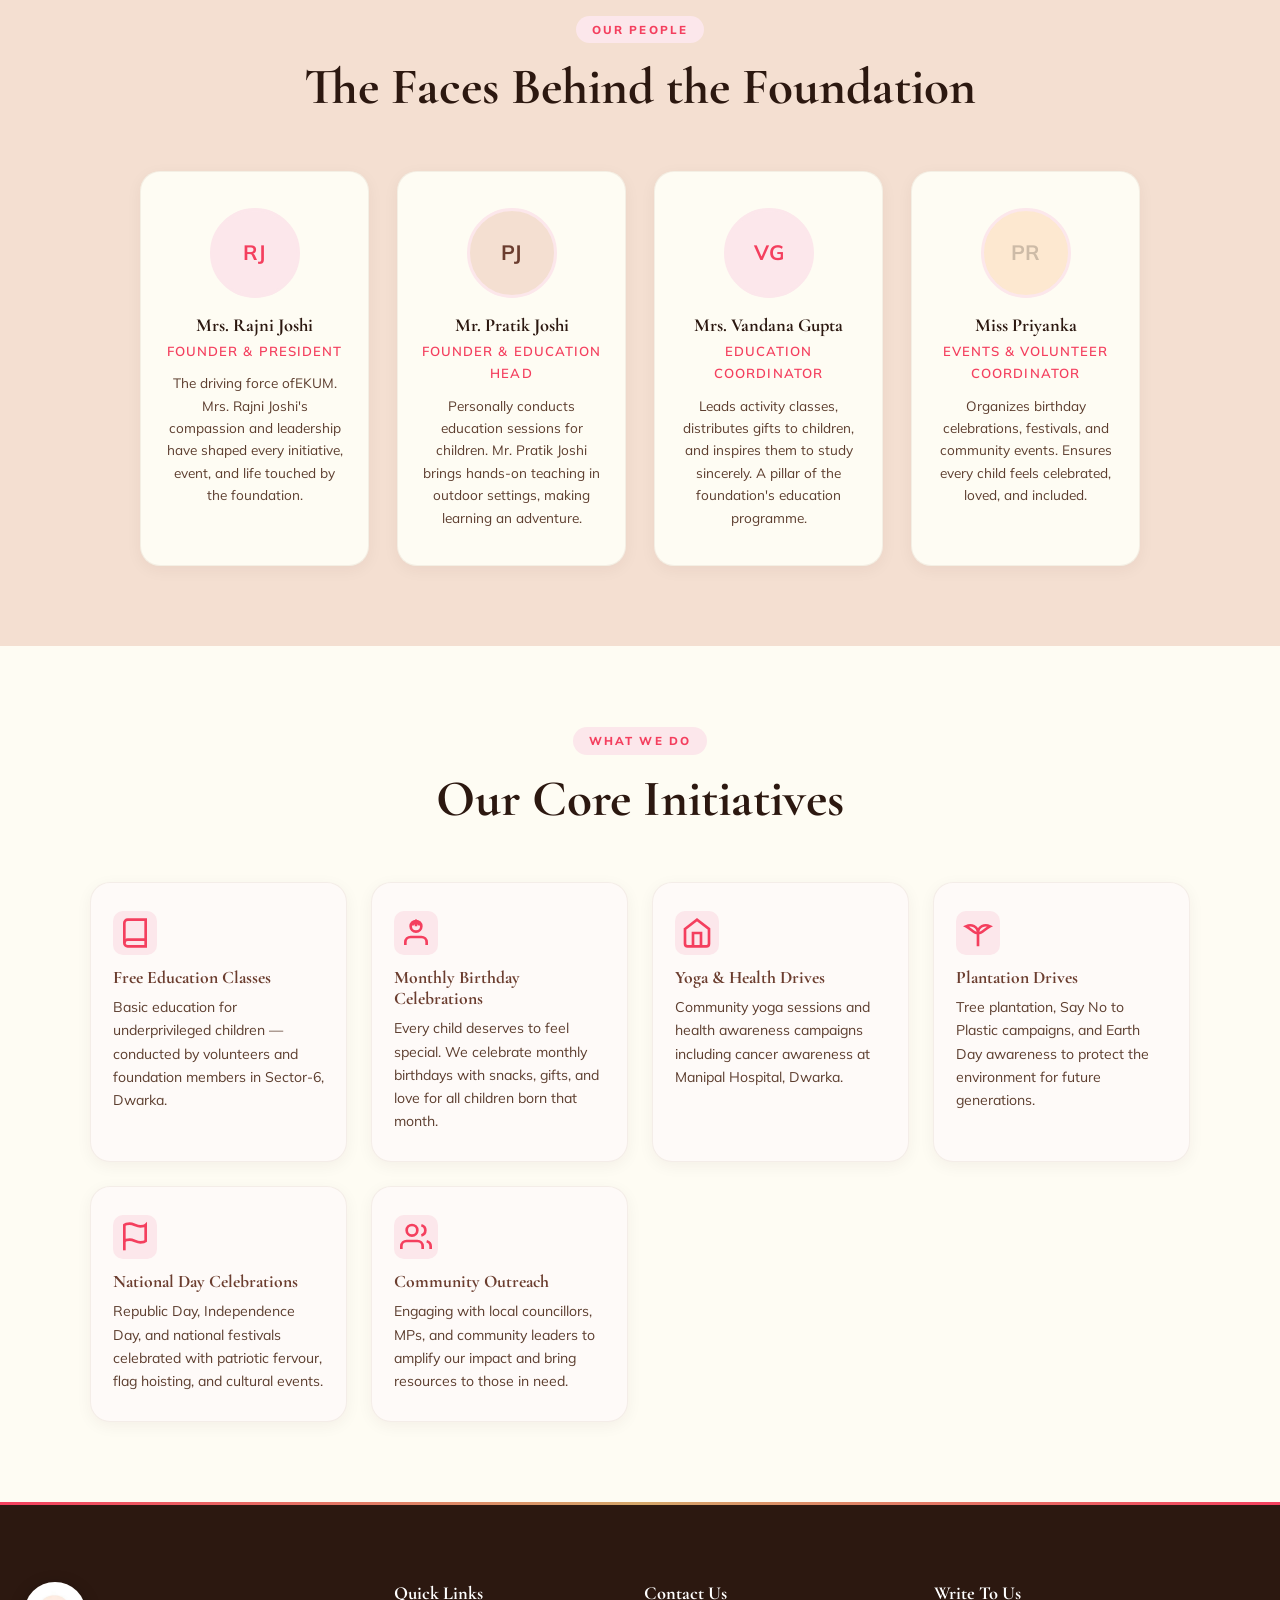
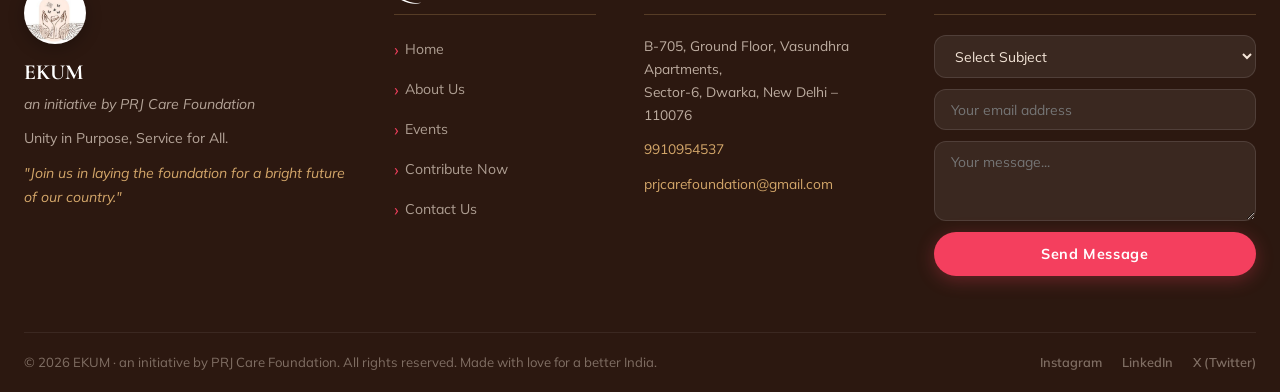
==== commit 0f7d0260: "🏷️ Final rebrand: EKUM · an initiative by PRJ Care Foundation Brand positioning: - Name: EKUM - Attr" ====
--- a/about.html
+++ b/about.html
@@ -3,7 +3,7 @@
 <head>
   <meta charset="UTF-8" />
   <meta name="viewport" content="width=device-width, initial-scale=1.0" />
-  <title>About Us |EKUM Foundation</title>
+  <title>About Us |EKUM</title>
   <link rel="icon" href="images/logo/ngoLogo.jpg" type="image/jpeg" />
   <link rel="preconnect" href="https://fonts.googleapis.com" />
   <link rel="preconnect" href="https://fonts.gstatic.com" crossorigin />
@@ -139,7 +139,7 @@
   <div class="nav-container">
     <a href="index.html" class="nav-logo">
       <img src="images/logo/ngoLogo.jpg" alt="EKUM Foundation Logo" />
-      <span class="nav-logo-text">EKUM <span>Foundation</span></span>
+      <span class="nav-logo-text">EKUM<small class="nav-initiative">an initiative by PRJ Care Foundation</small></span>
     </a>
     <ul class="nav-links" id="navLinks">
       <li><a href="index.html">Home</a></li>
@@ -160,7 +160,7 @@
   <div class="page-hero-content" data-aos="fade-up">
     <p class="page-breadcrumb"><a href="index.html">Home</a> › About Us</p>
     <span class="section-tag">Our Story</span>
-    <h1>AboutEKUM Foundation</h1>
+    <h1>AboutEKUM</h1>
     <p>Since 2017, we have been laying the foundation for a better India — one child, one community, one act of kindness at a time.</p>
   </div>
 </section>
@@ -175,7 +175,7 @@
       <span class="section-tag">Who We Are</span>
       <h2>A Legacy of Love & Service</h2>
       <span class="highlight">"Join us in laying the foundation for a bright future of our country."</span>
-      <p>EKUM Foundation is a New Delhi-based NGO registered under the Society Registration Act, dedicated to empowering underprivileged communities through education, health awareness, cultural enrichment, and environmental stewardship.</p>
+      <p>EKUM is a New Delhi-based NGO registered under the Society Registration Act, dedicated to empowering underprivileged communities through education, health awareness, cultural enrichment, and environmental stewardship.</p>
       <p>Founded by Mrs. Rajni Joshi in 2017, the foundation was born out of a simple belief: that every child — regardless of their economic background — deserves access to quality education, joyful celebrations, and a dignified life.</p>
       <p>What began as free basic education classes in Dwarka's Sector-6 has blossomed into a vibrant community initiative touching hundreds of lives every year through events, health camps, cultural programmes, and environmental drives.</p>
       <a href="contribute.html" class="btn-primary">Support Our Mission</a>
@@ -219,7 +219,7 @@
       <div class="timeline-dot"></div>
       <p class="timeline-year">2017</p>
       <h4>Foundation Established</h4>
-      <p>Mrs. Rajni Joshi foundedEKUM Foundation in Sector-6, Dwarka. The first free education classes for underprivileged children were launched.</p>
+      <p>Mrs. Rajni Joshi foundedEKUM in Sector-6, Dwarka. The first free education classes for underprivileged children were launched.</p>
     </div>
     <div class="timeline-item" data-aos="fade-up" data-aos-delay="80">
       <div class="timeline-dot"></div>
@@ -265,7 +265,7 @@
       <div class="team-avatar" style="background:var(--rose-light);color:var(--rose);font-size:1.3rem;font-weight:700;font-family:'Mulish',sans-serif;">RJ</div>
       <h3 class="team-name">Mrs. Rajni Joshi</h3>
       <p class="team-role">Founder & President</p>
-      <p class="team-desc">The driving force ofEKUM Foundation. Mrs. Rajni Joshi's compassion and leadership have shaped every initiative, event, and life touched by the foundation.</p>
+      <p class="team-desc">The driving force ofEKUM. Mrs. Rajni Joshi's compassion and leadership have shaped every initiative, event, and life touched by the foundation.</p>
     </div>
     <div class="team-card" data-aos="fade-up" data-aos-delay="100">
       <div class="team-avatar" style="background:var(--peach-mid);color:var(--deep-brown);font-size:1.3rem;font-weight:700;font-family:'Mulish',sans-serif;">PJ</div>
@@ -333,7 +333,8 @@
   <div class="footer-container">
     <div class="footer-brand">
       <img src="images/logo/ngoLogo.jpg" alt="EKUM Foundation" class="footer-logo" />
-      <h3>EKUM Foundation</h3>
+      <h3>EKUM</h3>
+      <p class="footer-parent-brand">an initiative by PRJ Care Foundation</p>
       <p>Unity in Purpose, Service for All.</p>
       <p class="footer-tagline"><em>"Join us in laying the foundation for a bright future of our country."</em></p>
     </div>
@@ -364,7 +365,7 @@
     </div>
   </div>
   <div class="footer-bottom">
-    <p>© 2026EKUM Foundation NGO. All rights reserved. Made with love for a better India.</p>
+    <p>© 2026 EKUM · an initiative by PRJ Care Foundation. All rights reserved. Made with love for a better India.</p>
     <div class="footer-social-mini">
       <a href="https://www.instagram.com/ekumfoundation/" target="_blank">Instagram</a>
       <a href="https://www.linkedin.com/company/prj-care-foundation/" target="_blank">LinkedIn</a>
--- a/css/main.css
+++ b/css/main.css
@@ -1149,3 +1149,28 @@
   .hero-logo-wrap   { animation: none !important; }
   .hero-scroll-indicator { animation: none !important; }
 }
+
+/* ─── EKUM BRAND — initiative attribution ─── */
+.nav-logo-text {
+  display: flex;
+  flex-direction: column;
+  line-height: 1.1;
+}
+.nav-initiative {
+  display: block;
+  font-size: 0.58rem;
+  font-weight: 500;
+  letter-spacing: 0.04em;
+  color: var(--text-light);
+  text-transform: none;
+  font-family: 'Mulish', sans-serif;
+  font-style: normal;
+  white-space: nowrap;
+}
+.footer-parent-brand {
+  font-size: 0.78rem;
+  color: rgba(245,230,216,.6);
+  font-style: italic;
+  margin-bottom: 10px;
+  margin-top: -6px;
+}
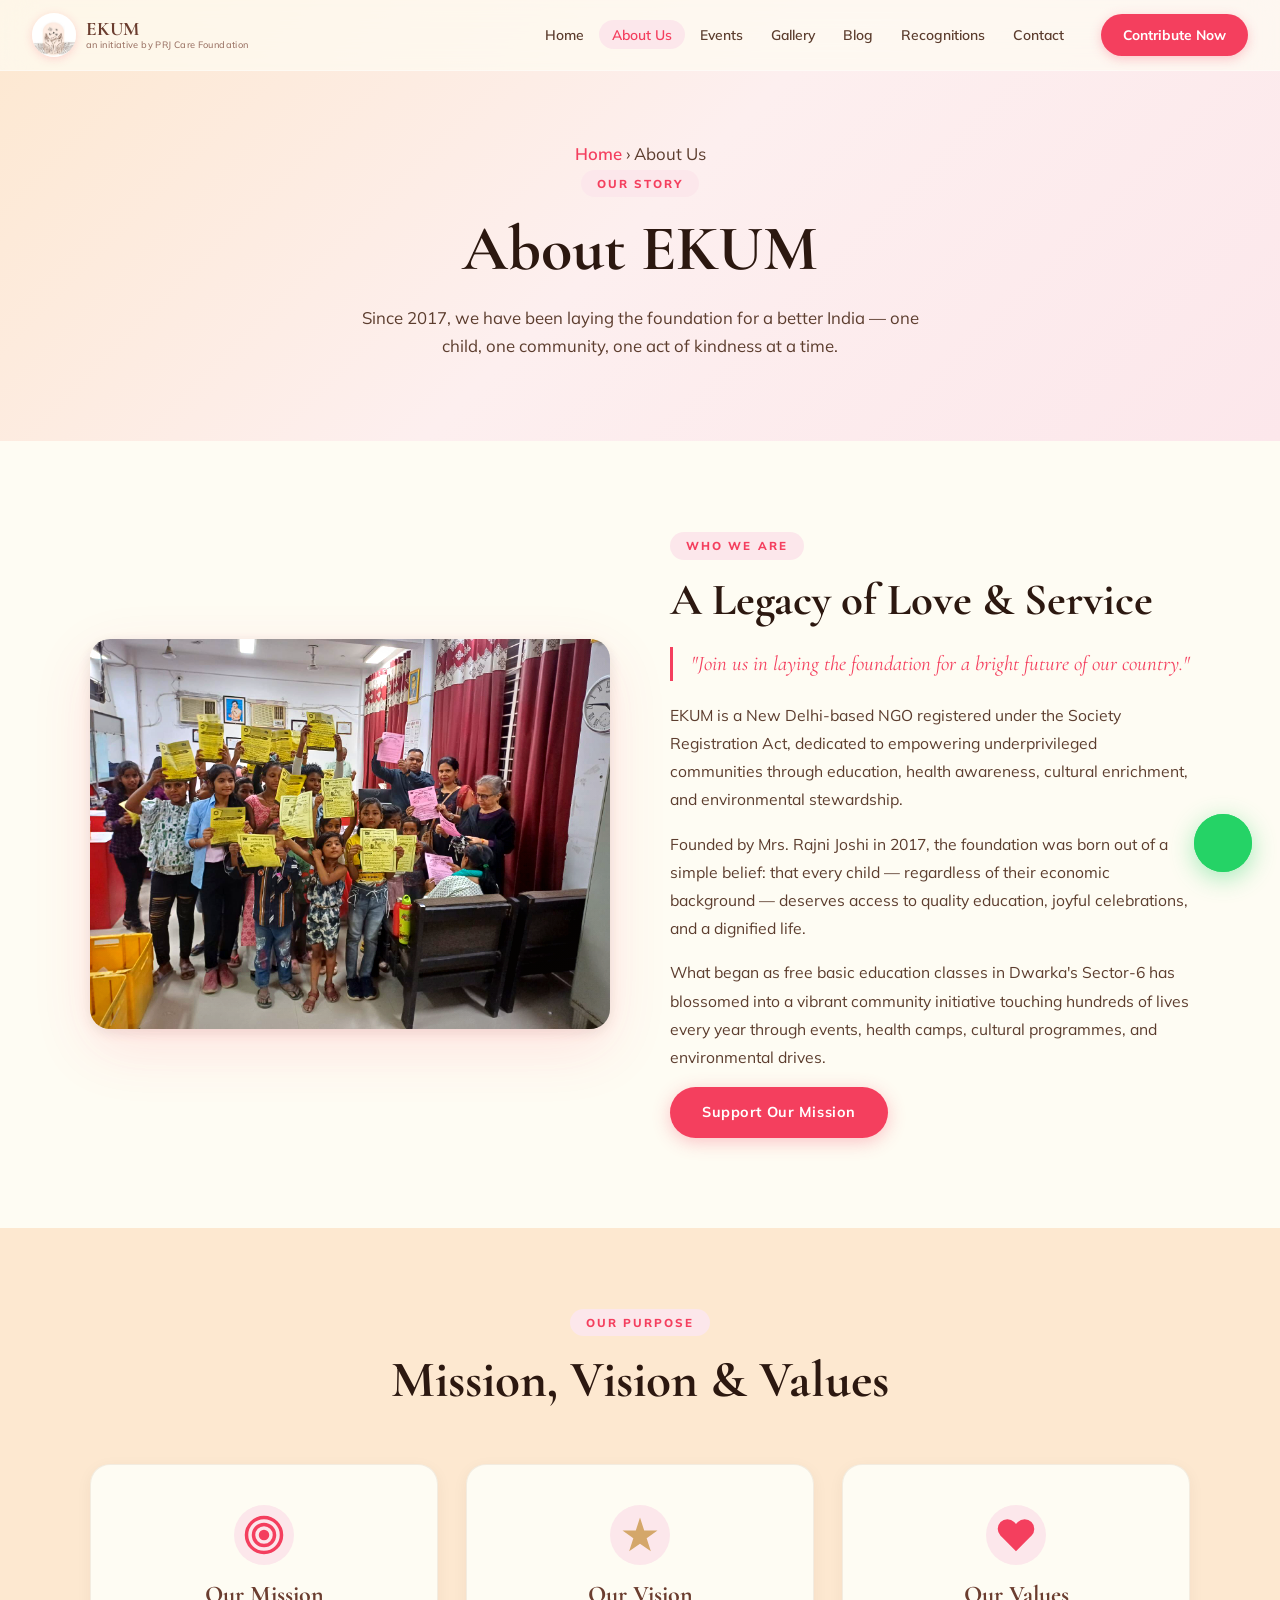
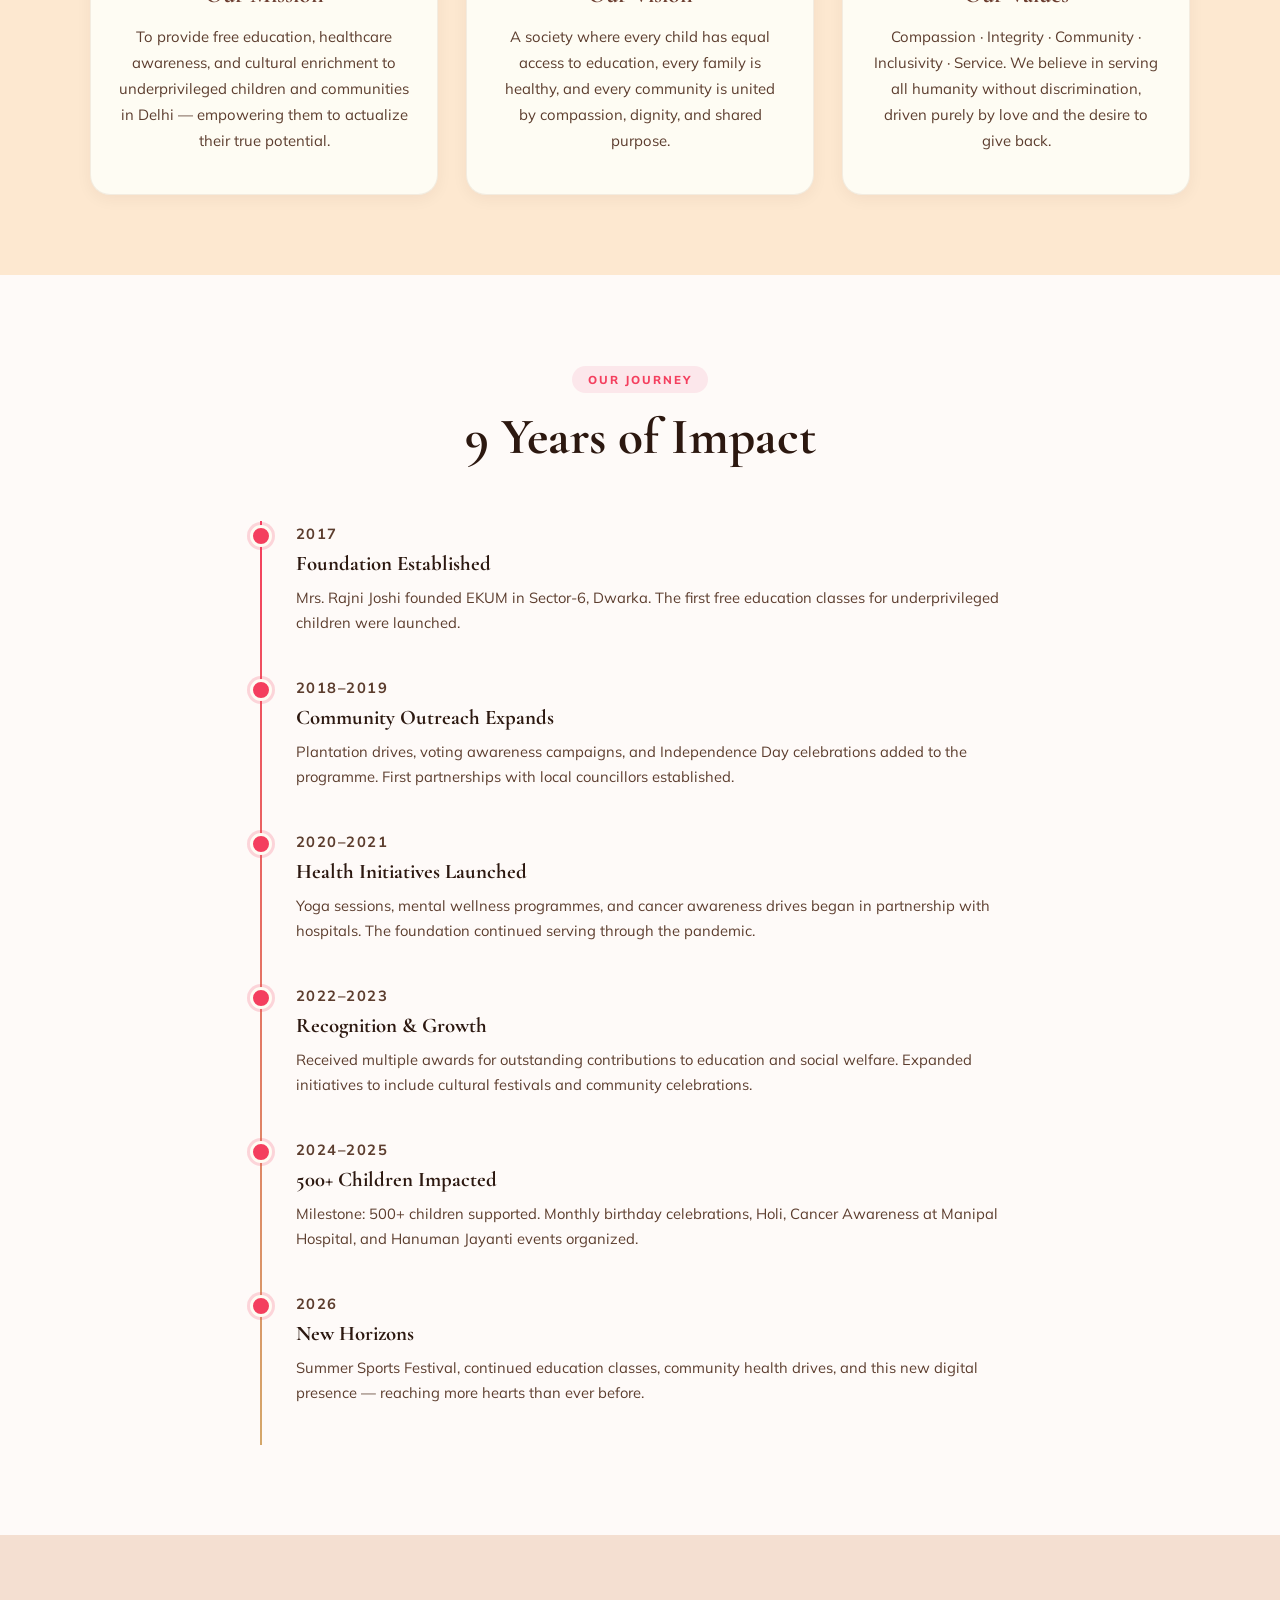
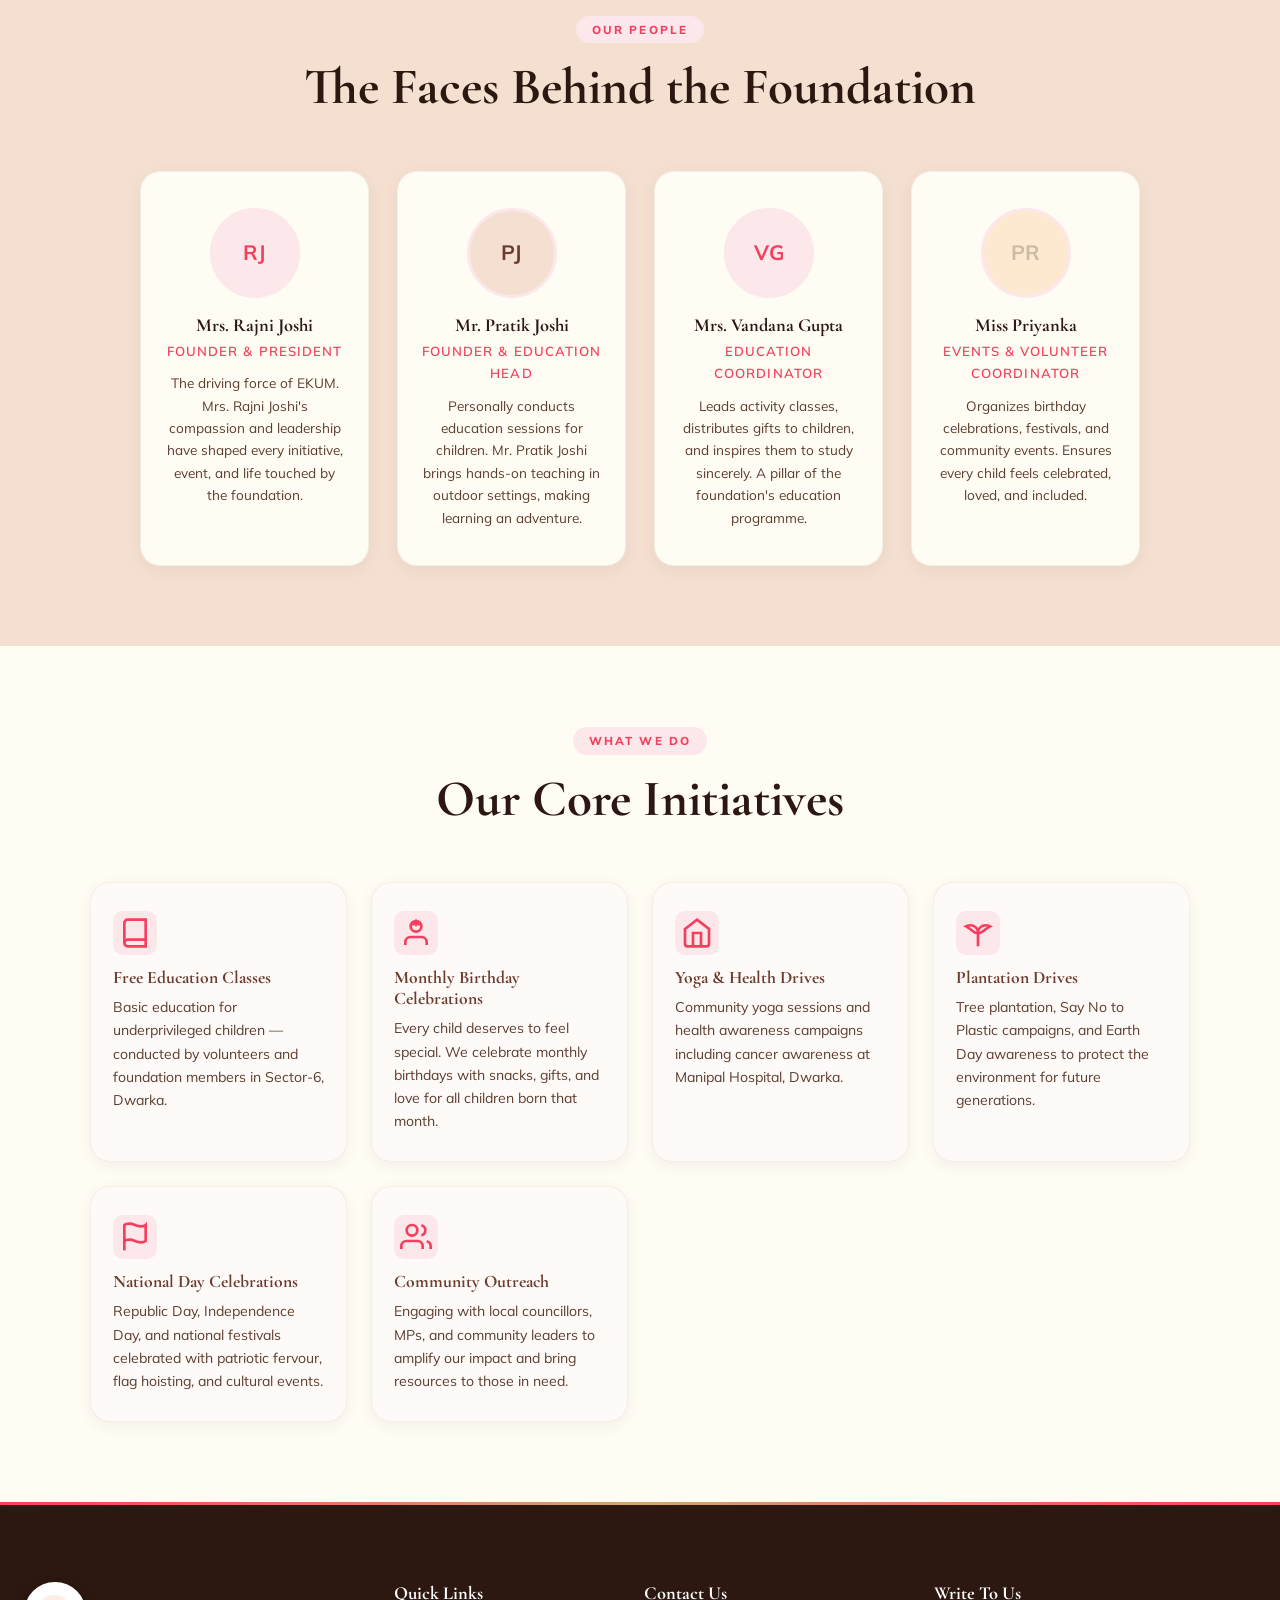
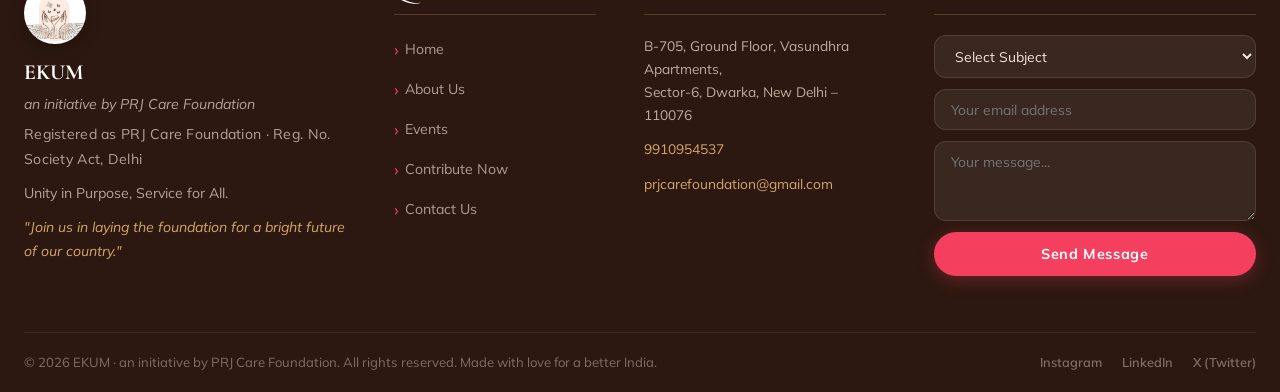
==== commit 0b634c58: "🔧 EKUM branding fixes - Fixed all spacing bugs: word-EKUM → word EKUM (10 files) - Reverted Instagra" ====
--- a/about.html
+++ b/about.html
@@ -160,7 +160,7 @@
   <div class="page-hero-content" data-aos="fade-up">
     <p class="page-breadcrumb"><a href="index.html">Home</a> › About Us</p>
     <span class="section-tag">Our Story</span>
-    <h1>AboutEKUM</h1>
+    <h1>About EKUM</h1>
     <p>Since 2017, we have been laying the foundation for a better India — one child, one community, one act of kindness at a time.</p>
   </div>
 </section>
@@ -219,7 +219,7 @@
       <div class="timeline-dot"></div>
       <p class="timeline-year">2017</p>
       <h4>Foundation Established</h4>
-      <p>Mrs. Rajni Joshi foundedEKUM in Sector-6, Dwarka. The first free education classes for underprivileged children were launched.</p>
+      <p>Mrs. Rajni Joshi founded EKUM in Sector-6, Dwarka. The first free education classes for underprivileged children were launched.</p>
     </div>
     <div class="timeline-item" data-aos="fade-up" data-aos-delay="80">
       <div class="timeline-dot"></div>
@@ -265,7 +265,7 @@
       <div class="team-avatar" style="background:var(--rose-light);color:var(--rose);font-size:1.3rem;font-weight:700;font-family:'Mulish',sans-serif;">RJ</div>
       <h3 class="team-name">Mrs. Rajni Joshi</h3>
       <p class="team-role">Founder & President</p>
-      <p class="team-desc">The driving force ofEKUM. Mrs. Rajni Joshi's compassion and leadership have shaped every initiative, event, and life touched by the foundation.</p>
+      <p class="team-desc">The driving force of EKUM. Mrs. Rajni Joshi's compassion and leadership have shaped every initiative, event, and life touched by the foundation.</p>
     </div>
     <div class="team-card" data-aos="fade-up" data-aos-delay="100">
       <div class="team-avatar" style="background:var(--peach-mid);color:var(--deep-brown);font-size:1.3rem;font-weight:700;font-family:'Mulish',sans-serif;">PJ</div>
@@ -335,6 +335,7 @@
       <img src="images/logo/ngoLogo.jpg" alt="EKUM Foundation" class="footer-logo" />
       <h3>EKUM</h3>
       <p class="footer-parent-brand">an initiative by PRJ Care Foundation</p>
+      <p class="footer-reg-note">Registered as PRJ Care Foundation · Reg. No. Society Act, Delhi</p>
       <p>Unity in Purpose, Service for All.</p>
       <p class="footer-tagline"><em>"Join us in laying the foundation for a bright future of our country."</em></p>
     </div>
@@ -367,7 +368,7 @@
   <div class="footer-bottom">
     <p>© 2026 EKUM · an initiative by PRJ Care Foundation. All rights reserved. Made with love for a better India.</p>
     <div class="footer-social-mini">
-      <a href="https://www.instagram.com/ekumfoundation/" target="_blank">Instagram</a>
+      <a href="https://www.instagram.com/prjcarefoundation/" target="_blank">Instagram</a>
       <a href="https://www.linkedin.com/company/prj-care-foundation/" target="_blank">LinkedIn</a>
       <a href="https://x.com/Prjcare14" target="_blank">X (Twitter)</a>
     </div>
--- a/css/main.css
+++ b/css/main.css
@@ -1174,3 +1174,10 @@
   margin-bottom: 10px;
   margin-top: -6px;
 }
+.footer-reg-note {
+  font-size: 0.70rem;
+  color: rgba(245,230,216,.42);
+  margin-top: -4px;
+  margin-bottom: 12px;
+  letter-spacing: 0.02em;
+}
